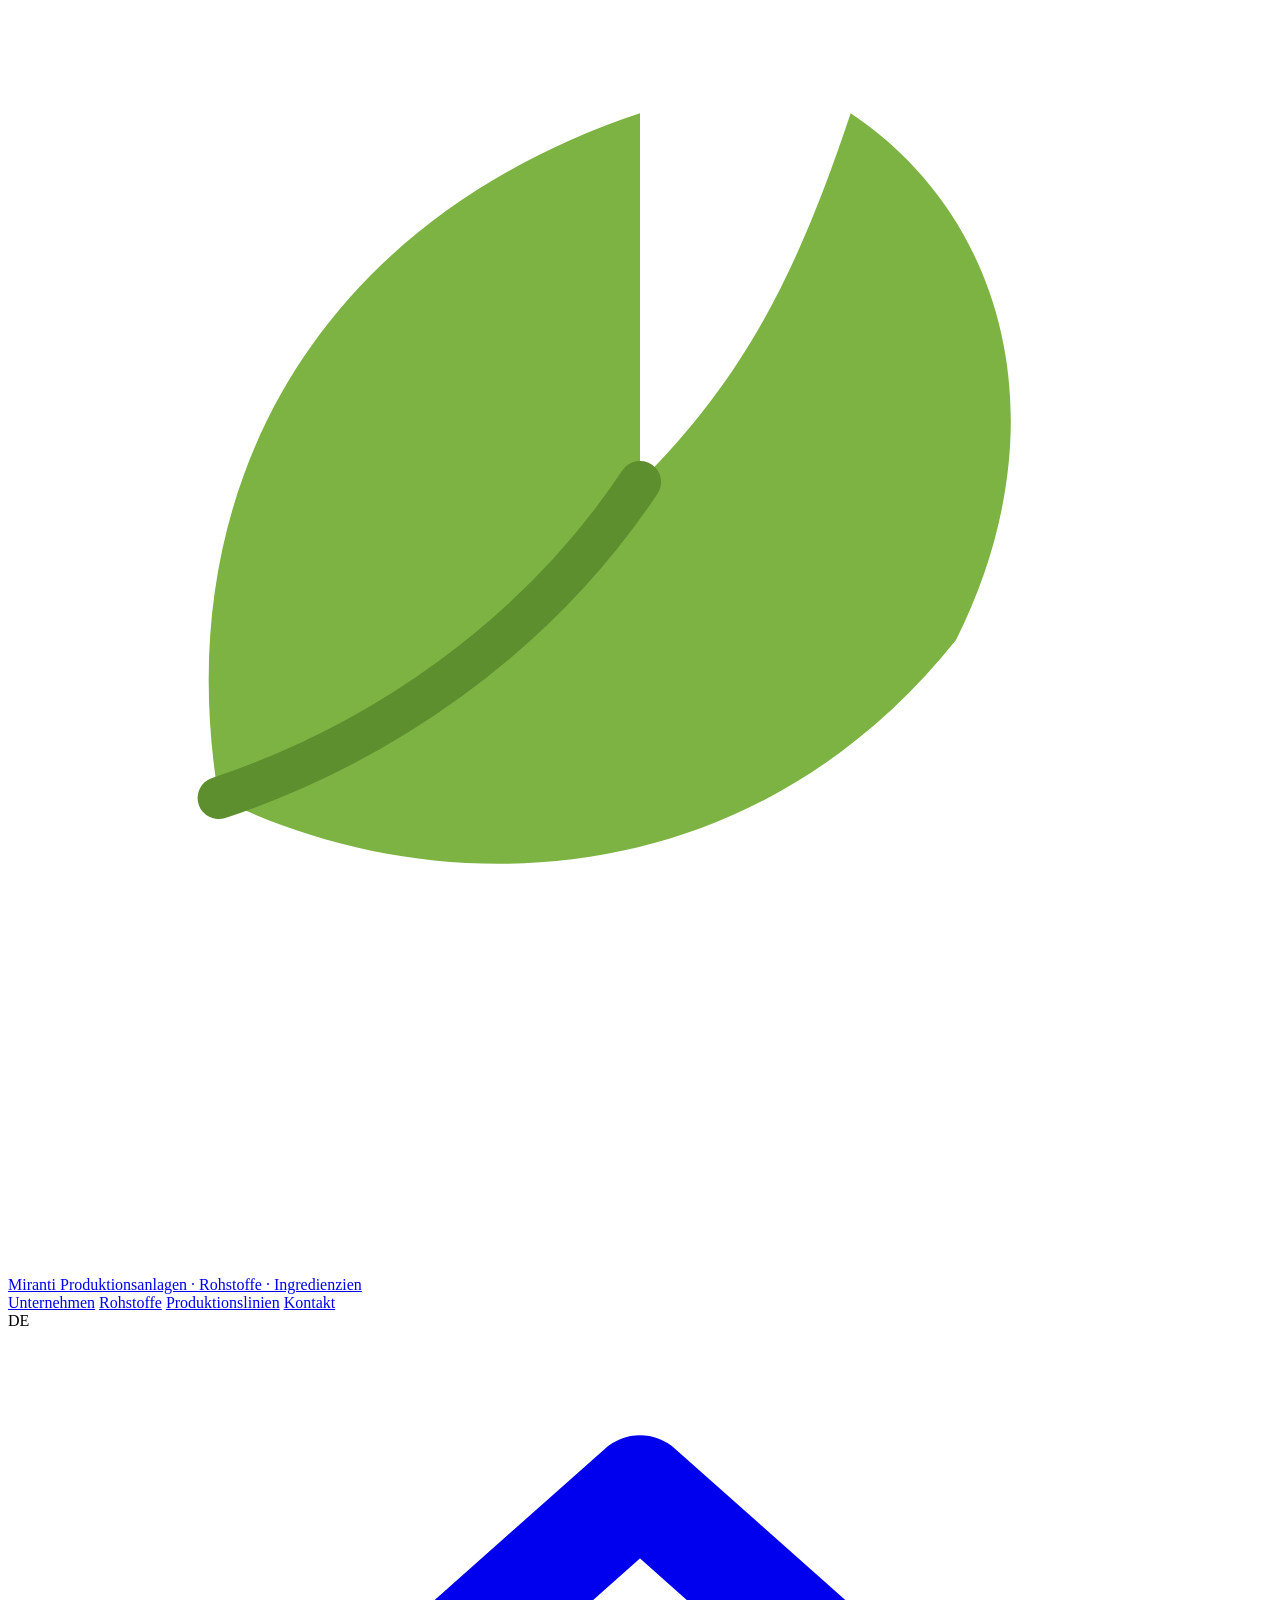
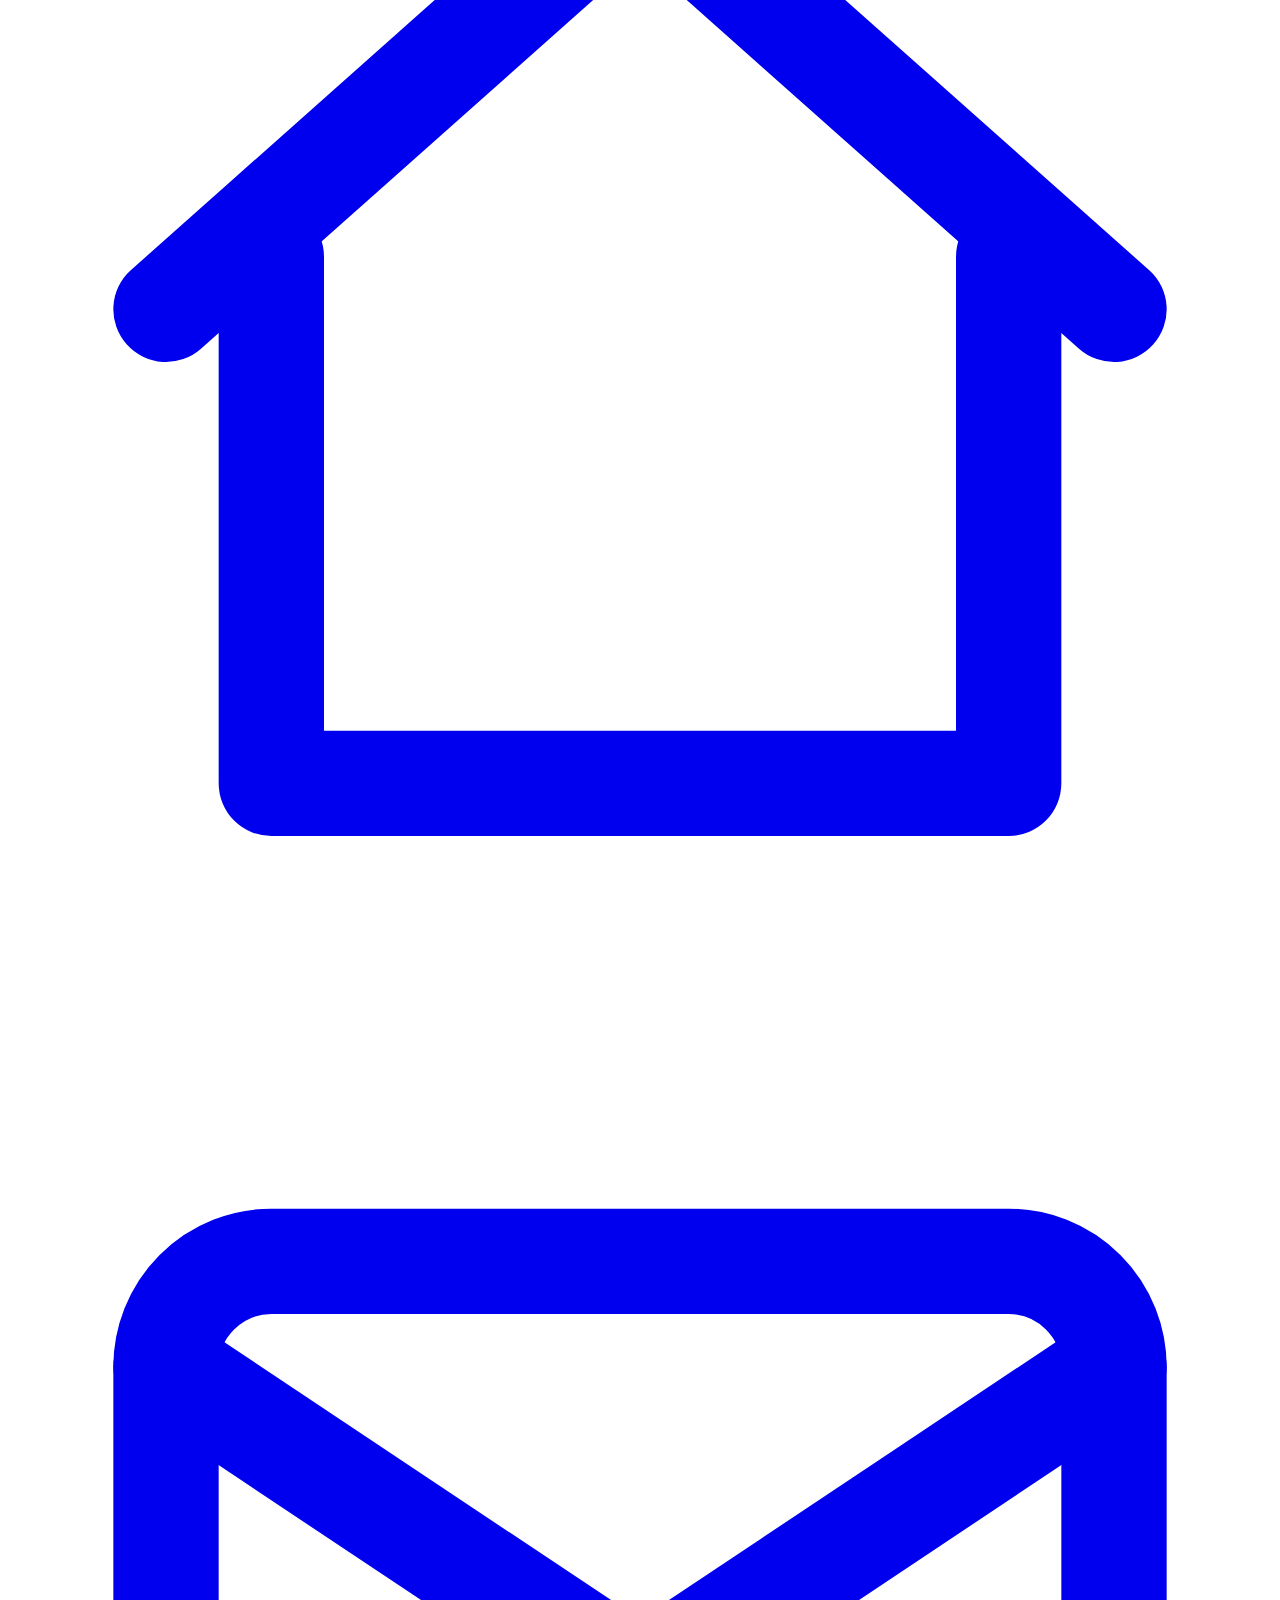
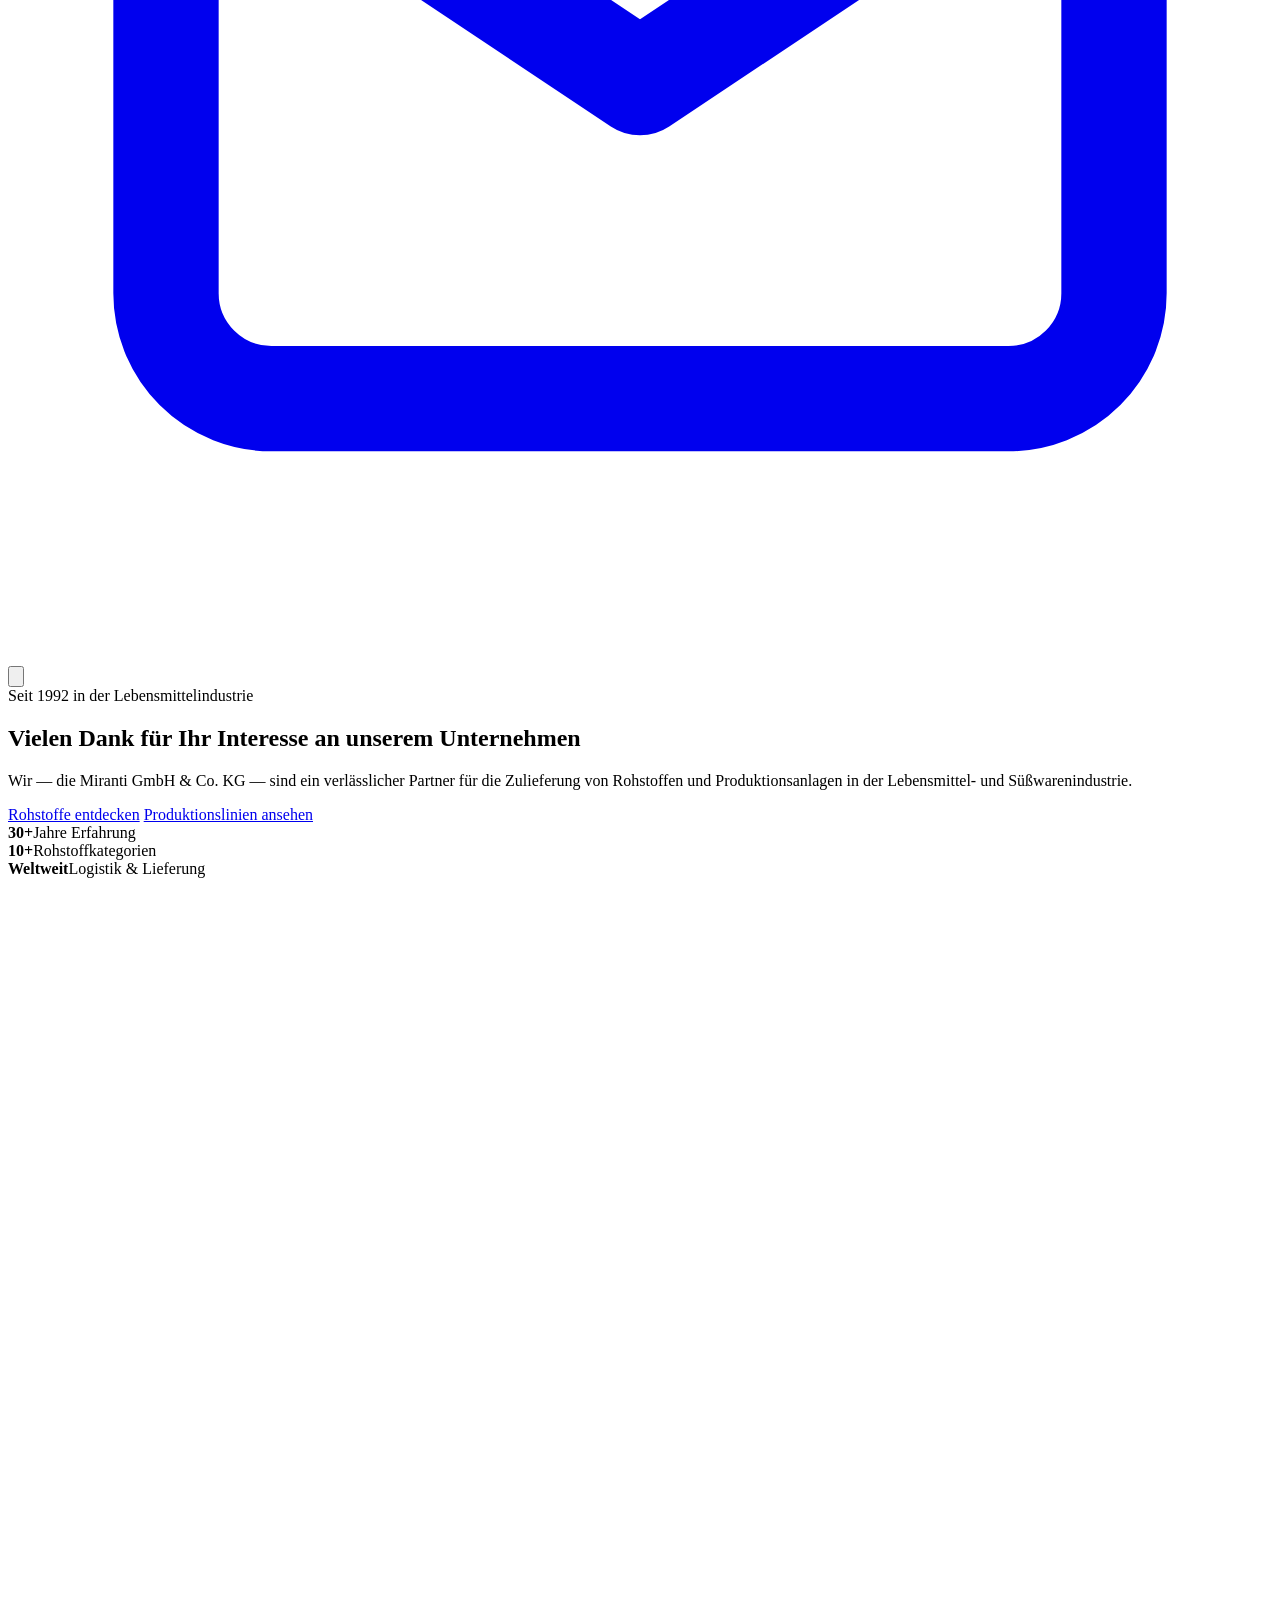
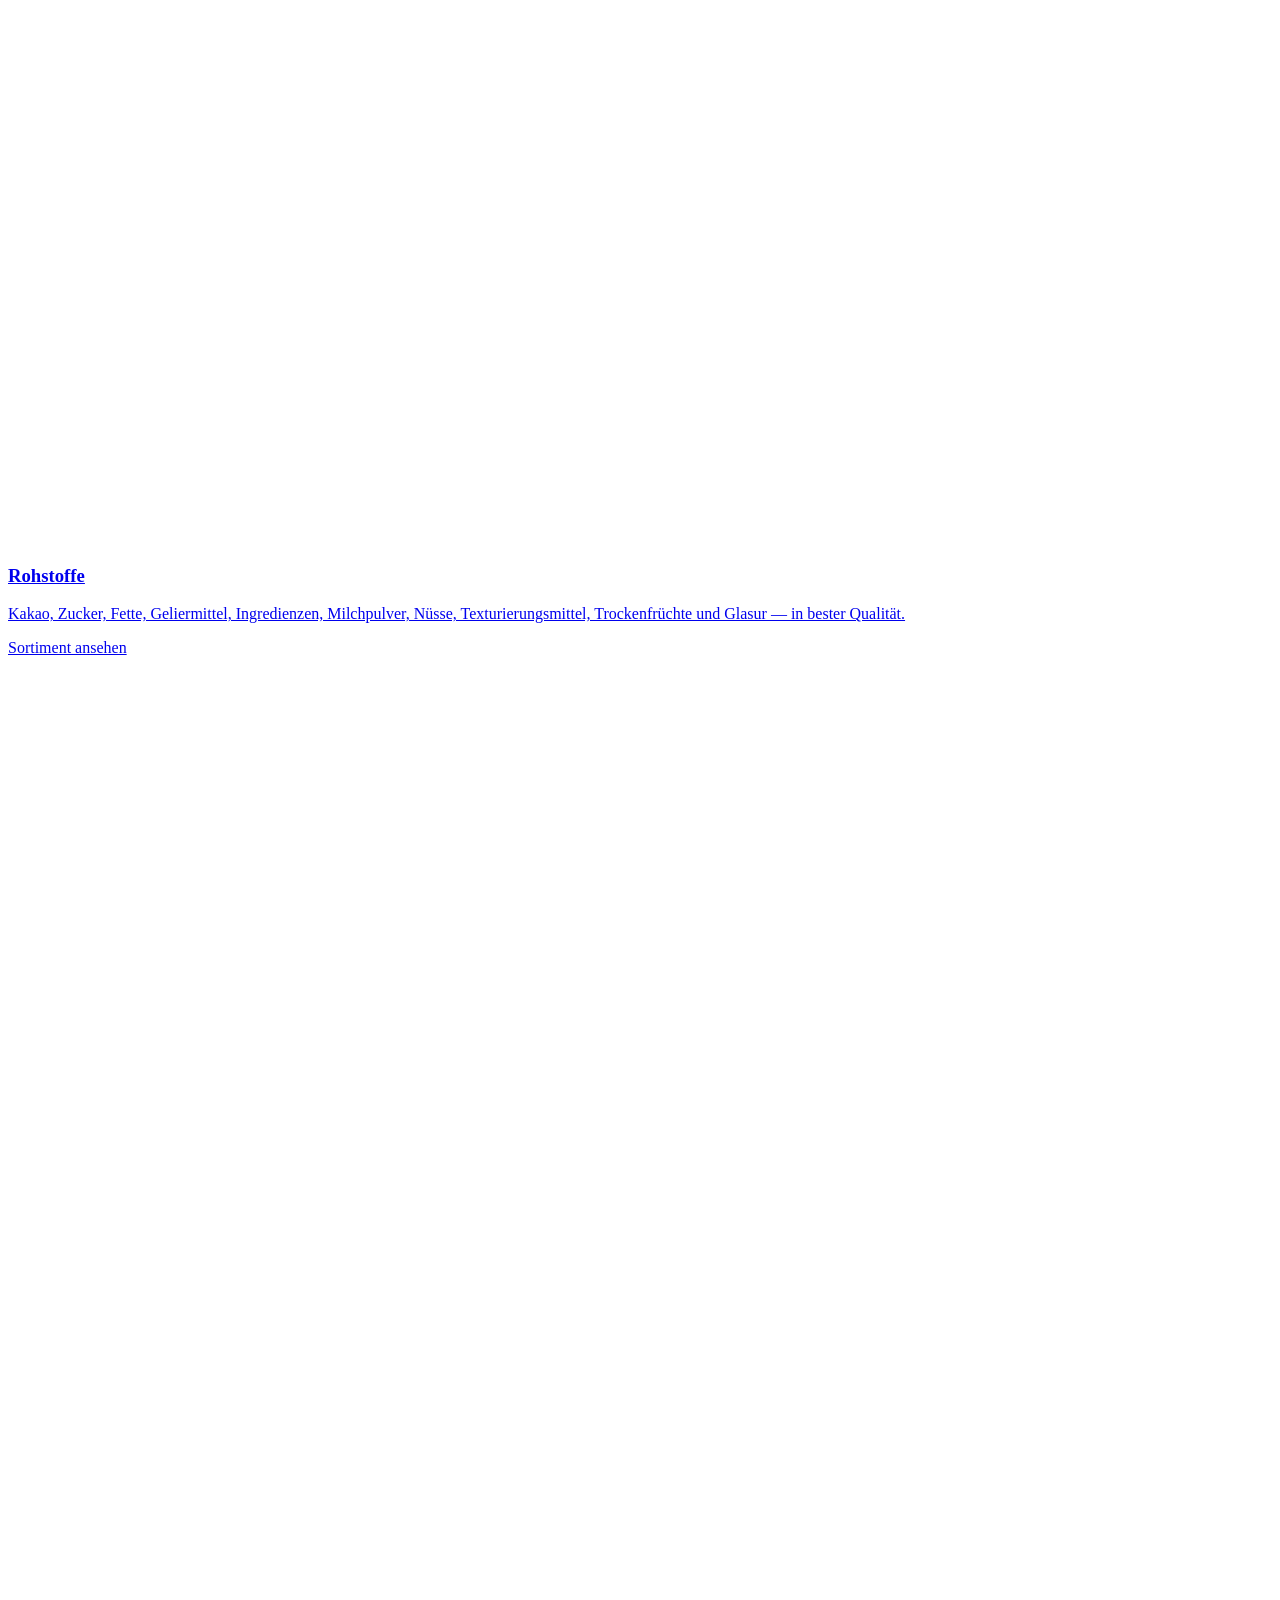
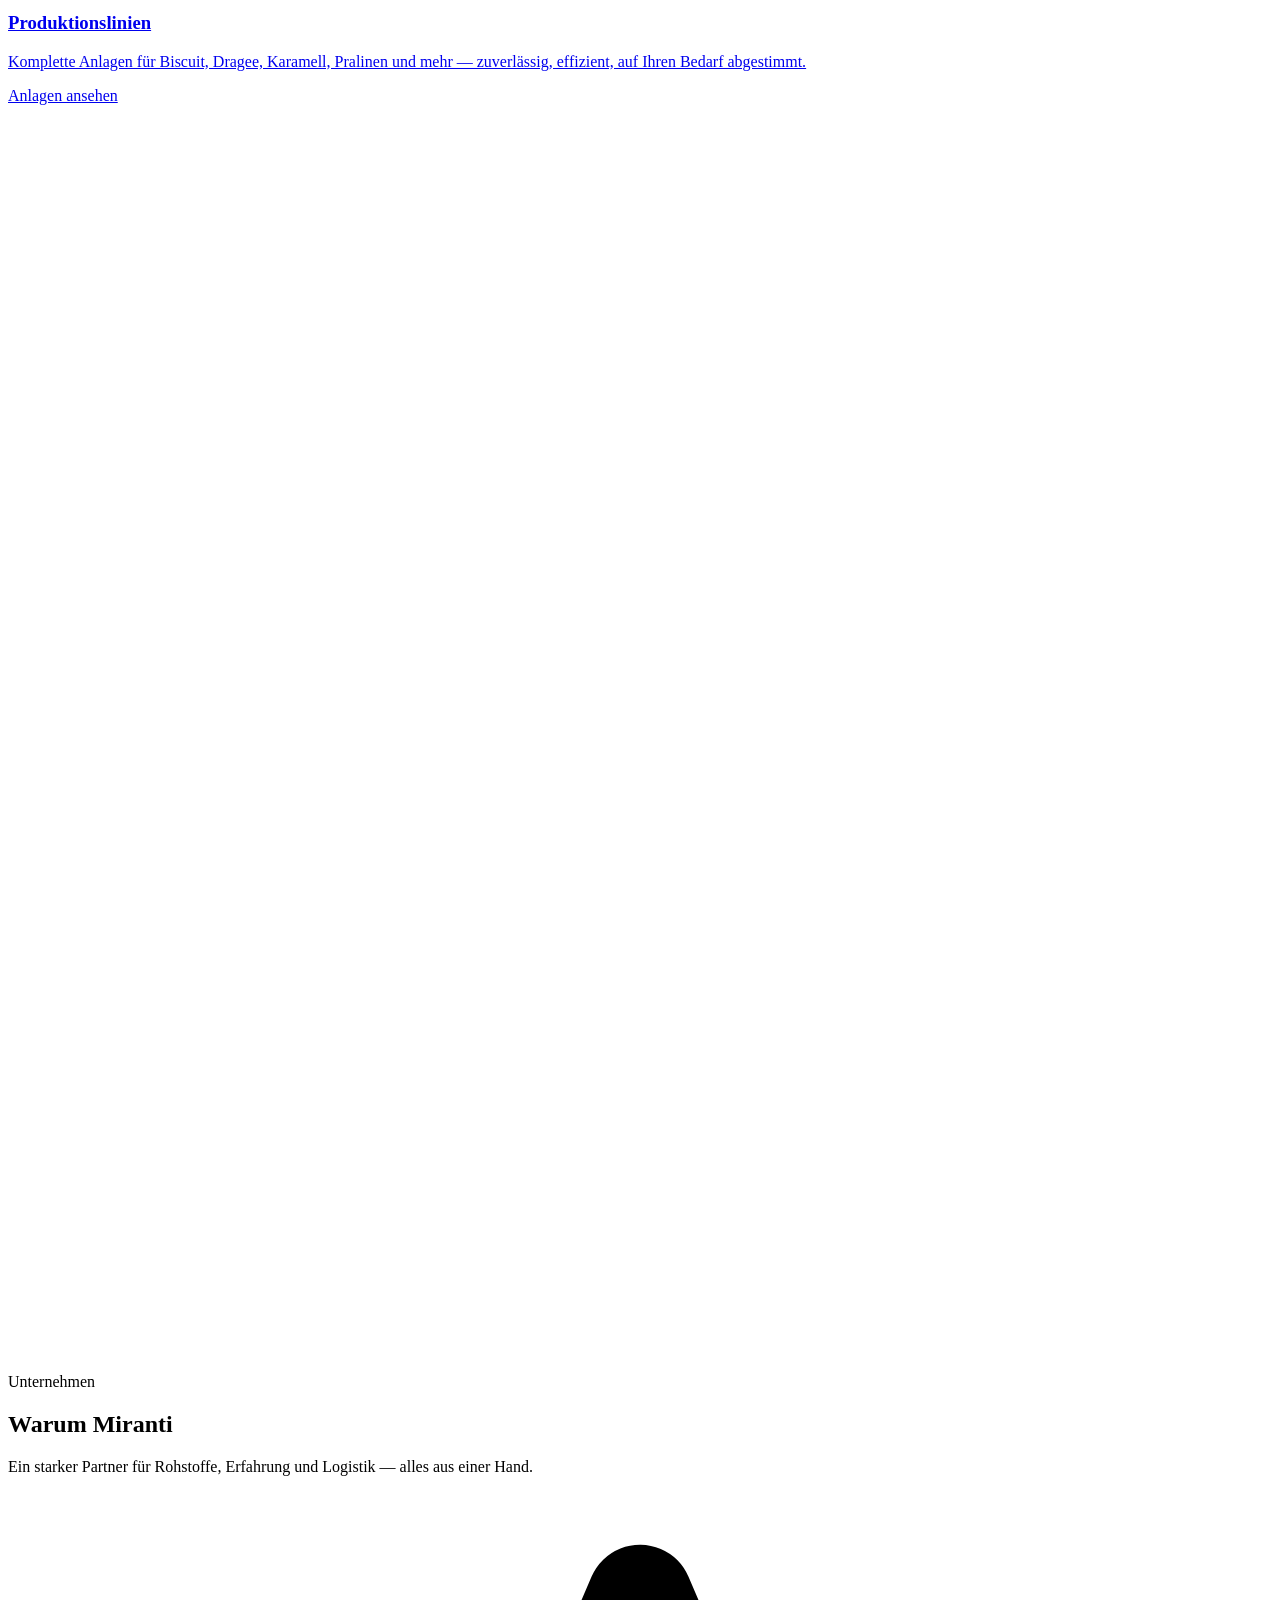
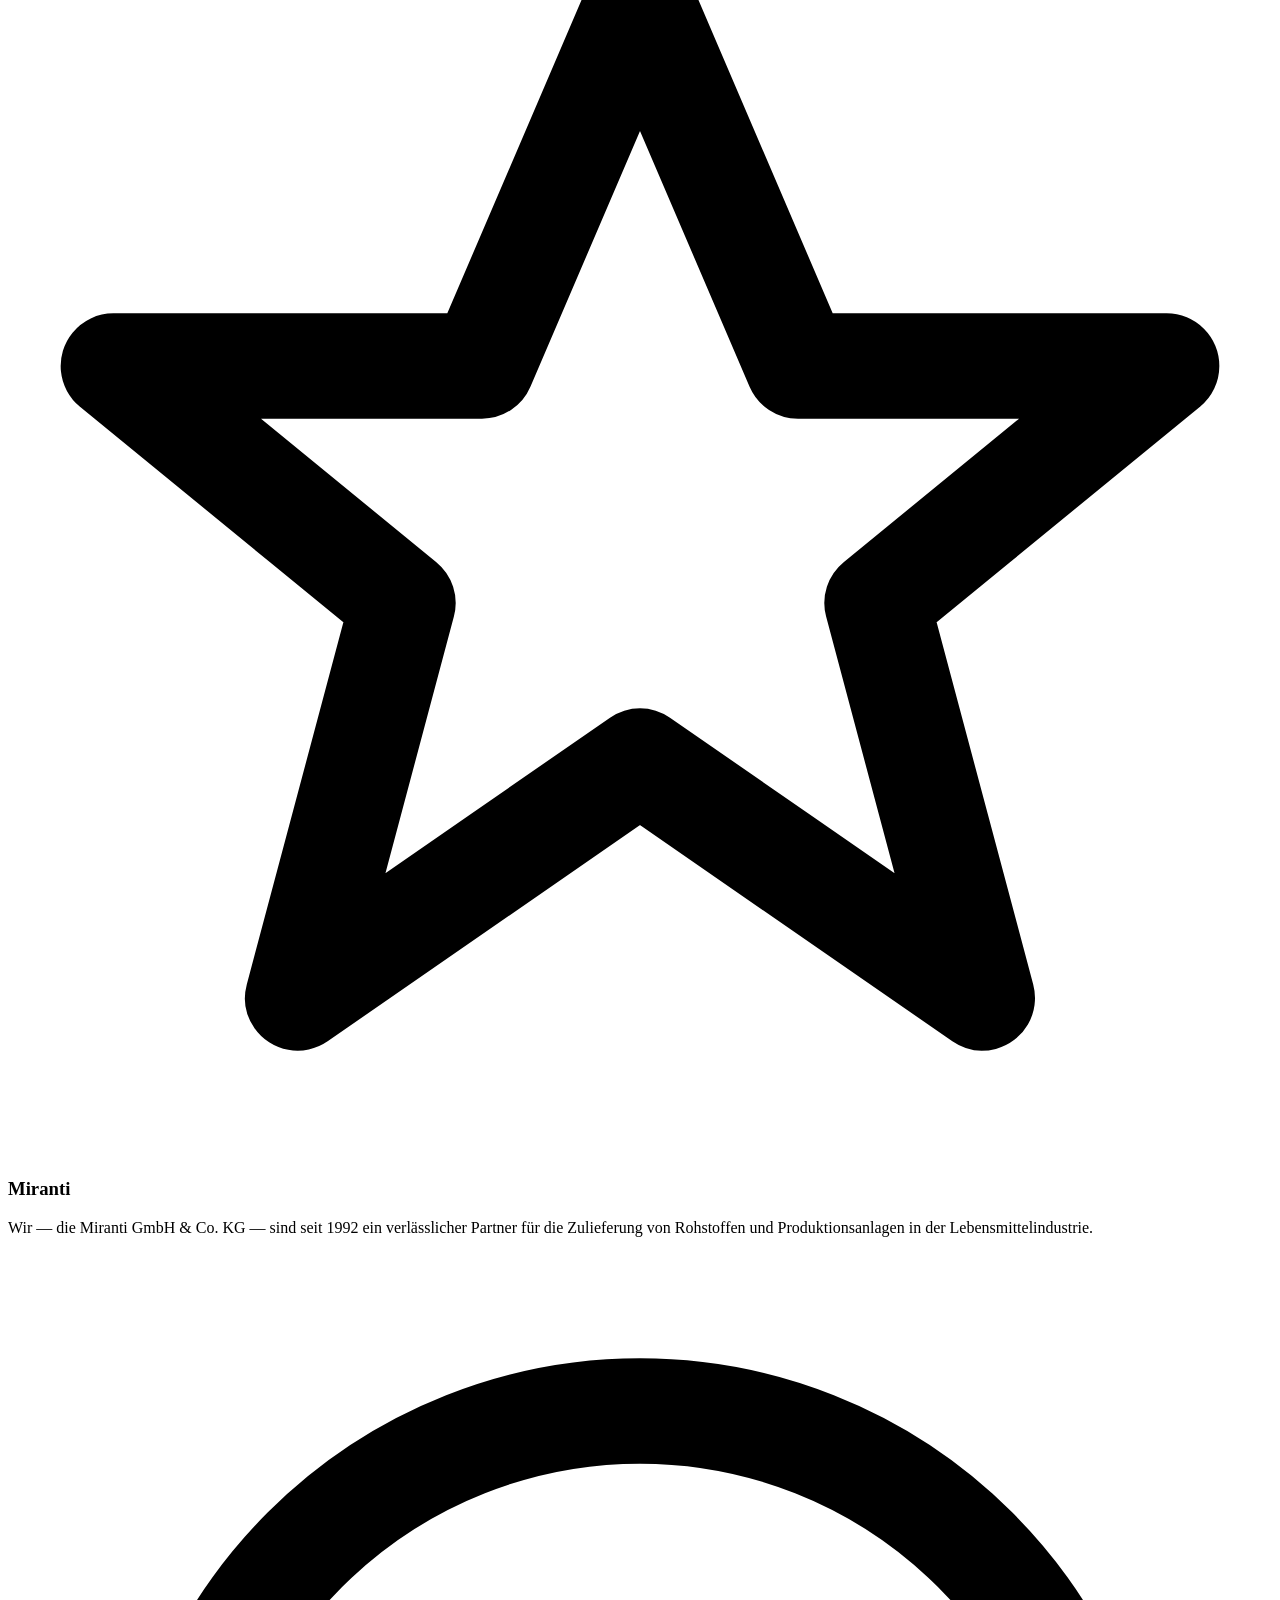
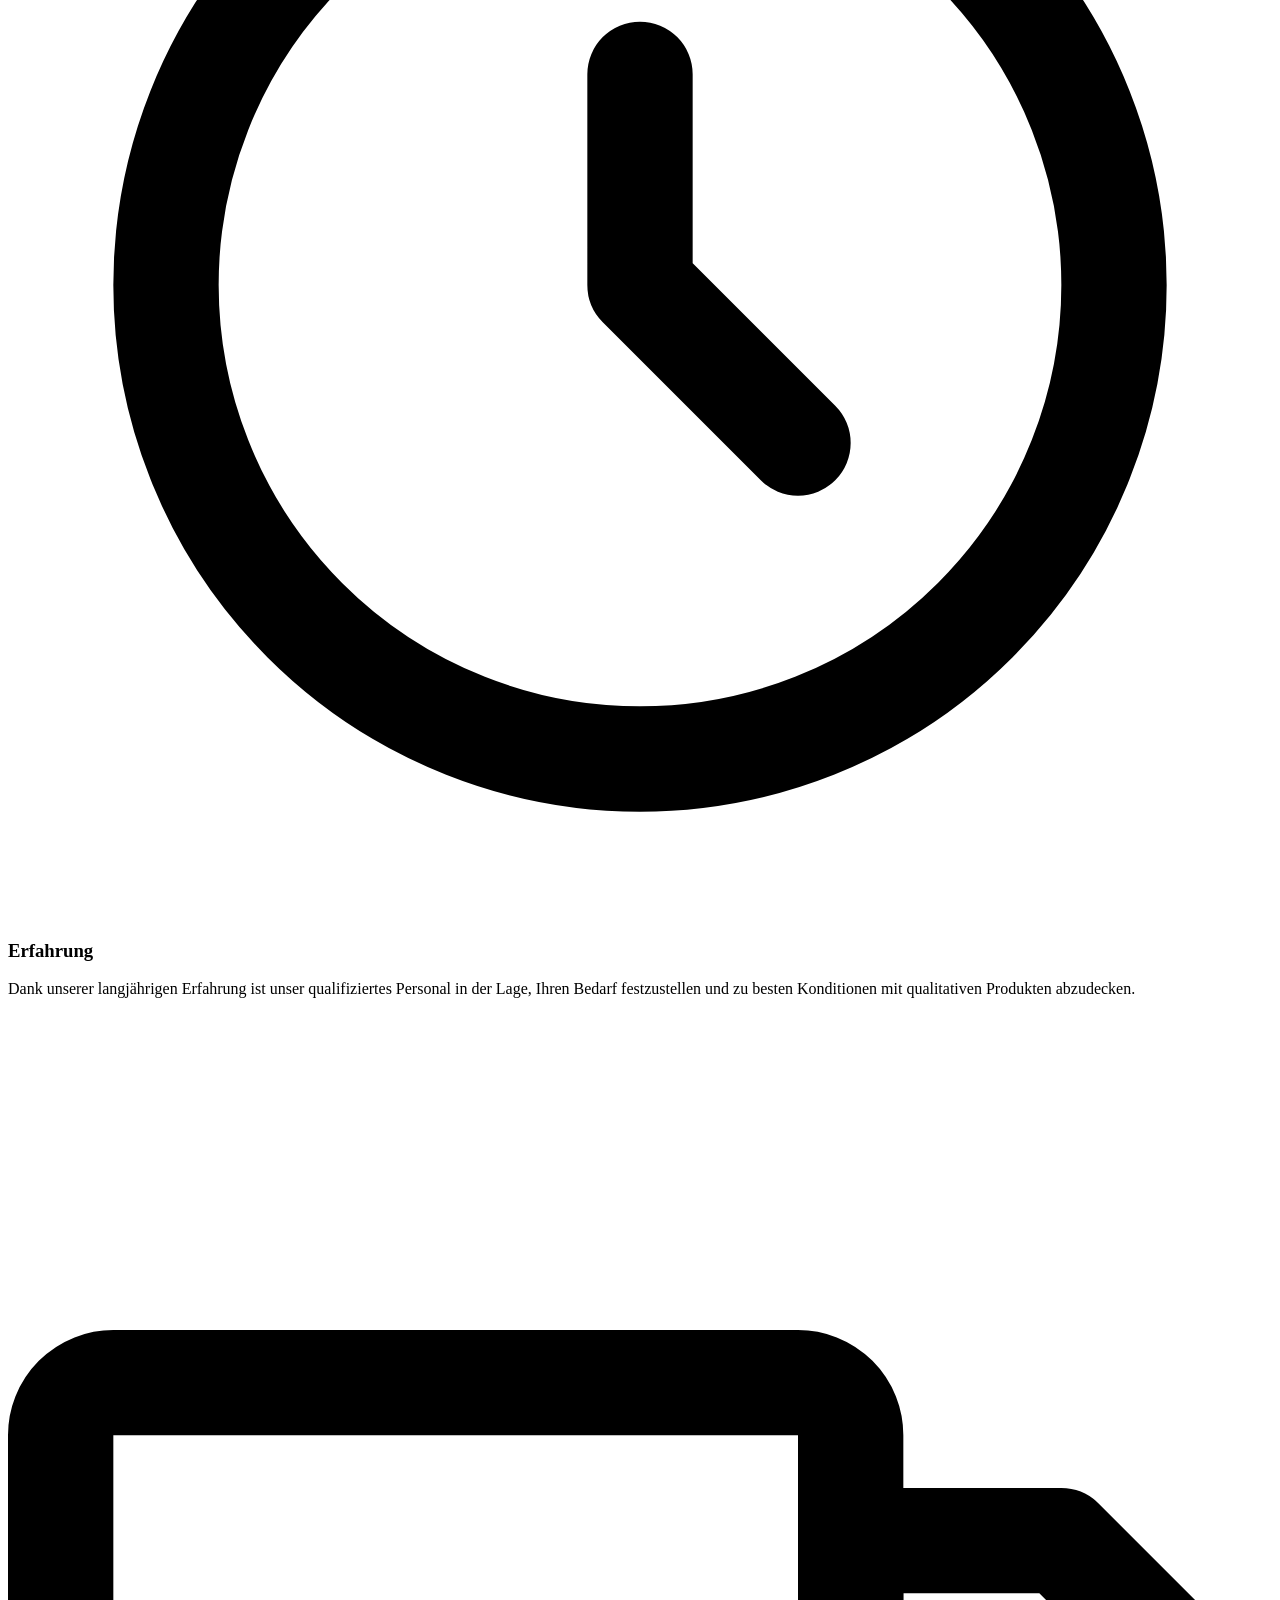
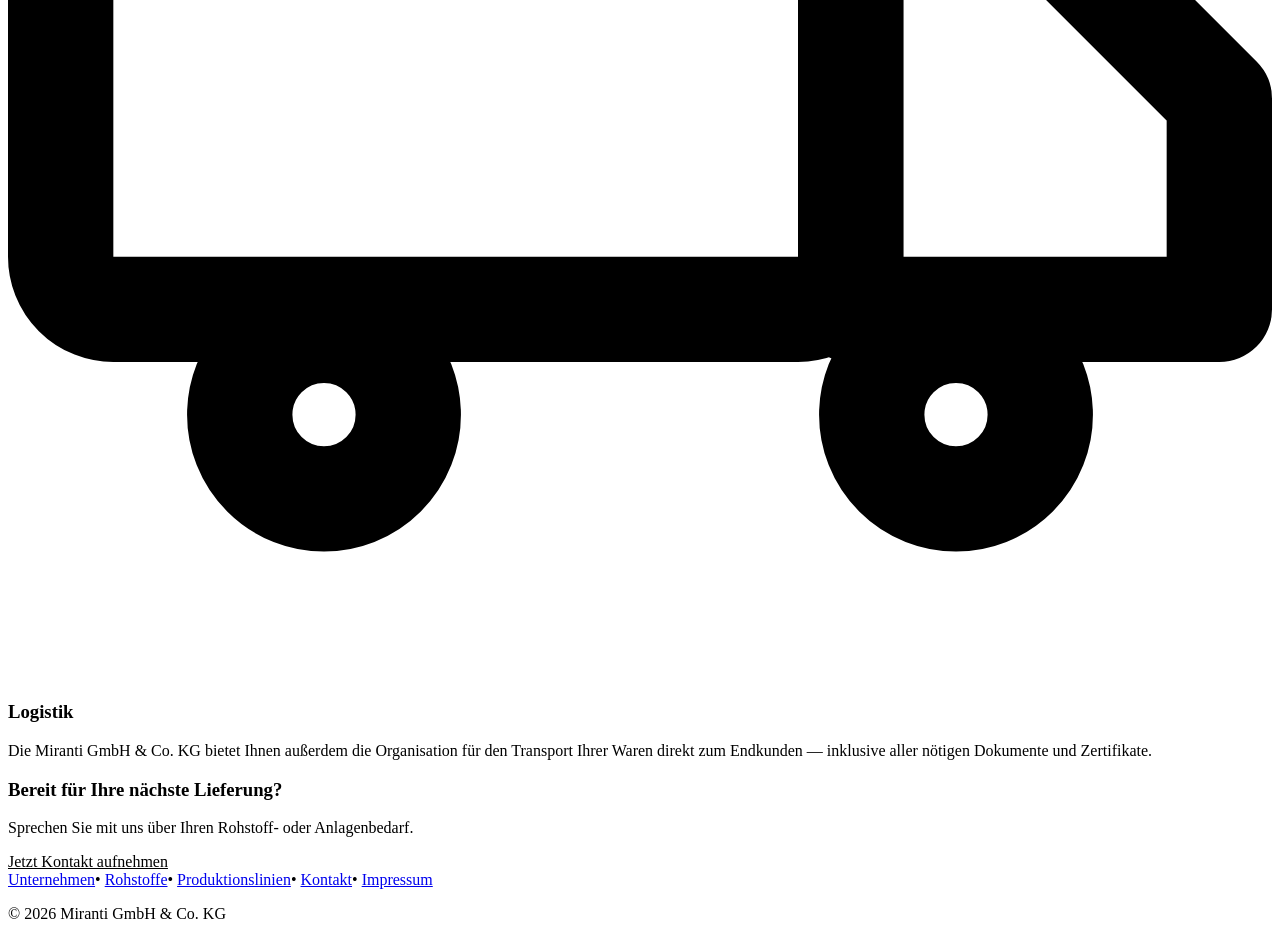
==== index.html @ 987bdaa0 "Add files via upload" ====
<!doctype html>
<html lang="de">
<head>
<meta charset="UTF-8">
<meta name="viewport" content="width=device-width, initial-scale=1.0">
<title>Miranti GmbH &amp; Co. KG — Rohstoffe &amp; Produktionsanlagen für die Süßwarenindustrie</title>
<meta name="description" content="Miranti GmbH &amp; Co. KG ist seit 1992 verlässlicher Partner für die Zulieferung von Rohstoffen und Produktionsanlagen in der Lebensmittelindustrie.">
<link rel="preconnect" href="https://fonts.googleapis.com">
<link rel="stylesheet" href="https://fonts.googleapis.com/css2?family=Fraunces:wght@500;600;700&family=Source+Sans+3:wght@400;600;700&display=swap">
<link rel="stylesheet" href="css/style.css">
</head>
<body>

<header class="site-header">
  <div class="header-inner">
    <a class="brand" href="index.html">
      <svg class="brand-mark" viewBox="0 0 48 48" fill="none" xmlns="http://www.w3.org/2000/svg">
        <path d="M24 4C12 8 6 18 8 30c8 4 20 4 28-6 4-8 2-16-4-20-2 6-4 10-8 14 0-6 0-10 0-14z" fill="#7cb342"/>
        <path d="M8 30c6-2 12-6 16-12" stroke="#5e8f2f" stroke-width="1.6" stroke-linecap="round"/>
      </svg>
      <span class="brand-text">
        <span class="name">Miranti</span>
        <span class="tagline">Produktionsanlagen · Rohstoffe · Ingredienzien</span>
      </span>
    </a>

    <nav class="main-nav">
      <a href="index.html" class="active">Unternehmen</a>
      <a href="rohstoffe.html">Rohstoffe</a>
      <a href="produktionslinien.html">Produktionslinien</a>
      <a href="kontakt.html">Kontakt</a>
    </nav>

    <div class="header-actions">
      <span class="lang-pill"><span class="dot"></span>DE</span>
      <a class="icon-btn" href="index.html" aria-label="Startseite" title="Startseite">
        <svg viewBox="0 0 24 24" fill="none" stroke="currentColor" stroke-width="2" stroke-linecap="round" stroke-linejoin="round"><path d="M3 11l9-8 9 8"/><path d="M5 10v10h14V10"/></svg>
      </a>
      <a class="icon-btn" href="kontakt.html" aria-label="Kontakt" title="Kontakt">
        <svg viewBox="0 0 24 24" fill="none" stroke="currentColor" stroke-width="2" stroke-linecap="round" stroke-linejoin="round"><rect x="3" y="5" width="18" height="14" rx="2"/><path d="M3 7l9 6 9-6"/></svg>
      </a>
      <button class="nav-toggle" aria-label="Menü öffnen">
        <svg viewBox="0 0 24 24" fill="none" stroke="currentColor" stroke-width="2" stroke-linecap="round"><path d="M4 7h16M4 12h16M4 17h16"/></svg>
      </button>
    </div>
  </div>
</header>

<section class="hero">
  <div class="blob blob-1"></div>
  <div class="blob blob-2"></div>
  <div class="wrap hero-inner">
    <div>
      <span class="eyebrow">Seit 1992 in der Lebensmittelindustrie</span>
      <h1>Vielen Dank für Ihr Interesse an unserem Unternehmen</h1>
      <p class="lead">Wir — die Miranti GmbH &amp; Co. KG — sind ein verlässlicher Partner für die Zulieferung von Rohstoffen und Produktionsanlagen in der Lebensmittel- und Süßwarenindustrie.</p>
      <div class="hero-actions">
        <a class="btn btn-primary" href="rohstoffe.html">Rohstoffe entdecken</a>
        <a class="btn btn-ghost" href="produktionslinien.html">Produktionslinien ansehen</a>
      </div>
    </div>
    <div class="hero-stats">
      <div class="stat"><strong>30+</strong><span>Jahre Erfahrung</span></div>
      <div class="stat"><strong>10+</strong><span>Rohstoff­kategorien</span></div>
      <div class="stat"><strong>Weltweit</strong><span>Logistik &amp; Lieferung</span></div>
    </div>
  </div>
</section>

<section class="section">
  <div class="wrap">
    <div class="split-grid">
      <a class="promo-card promo-rohstoffe" href="rohstoffe.html">
        <svg class="promo-icon" viewBox="0 0 24 24" fill="none" stroke="#fff" stroke-width="1.6" stroke-linecap="round" stroke-linejoin="round"><path d="M12 2v6M8 6l4-4 4 4"/><circle cx="12" cy="15" r="7"/></svg>
        <h3>Rohstoffe</h3>
        <p>Kakao, Zucker, Fette, Geliermittel, Ingredienzen, Milchpulver, Nüsse, Texturierungsmittel, Trockenfrüchte und Glasur — in bester Qualität.</p>
        <span class="arrow-link">Sortiment ansehen
          <svg viewBox="0 0 24 24" fill="none" stroke="#fff" stroke-width="2" stroke-linecap="round" stroke-linejoin="round"><path d="M5 12h14M13 6l6 6-6 6"/></svg>
        </span>
      </a>
      <a class="promo-card promo-produktion" href="produktionslinien.html">
        <svg class="promo-icon" viewBox="0 0 24 24" fill="none" stroke="#fff" stroke-width="1.6" stroke-linecap="round" stroke-linejoin="round"><rect x="3" y="9" width="18" height="10" rx="2"/><path d="M7 9V6a2 2 0 0 1 2-2h6a2 2 0 0 1 2 2v3"/></svg>
        <h3>Produktionslinien</h3>
        <p>Komplette Anlagen für Biscuit, Dragee, Karamell, Pralinen und mehr — zuverlässig, effizient, auf Ihren Bedarf abgestimmt.</p>
        <span class="arrow-link">Anlagen ansehen
          <svg viewBox="0 0 24 24" fill="none" stroke="#fff" stroke-width="2" stroke-linecap="round" stroke-linejoin="round"><path d="M5 12h14M13 6l6 6-6 6"/></svg>
        </span>
      </a>
    </div>
  </div>
</section>

<section class="section bg-alt">
  <div class="wrap">
    <div class="section-head">
      <span class="eyebrow">Unternehmen</span>
      <h2>Warum Miranti</h2>
      <p>Ein starker Partner für Rohstoffe, Erfahrung und Logistik — alles aus einer Hand.</p>
    </div>
    <div class="card-grid">
      <article class="value-card">
        <div class="value-icon">
          <svg viewBox="0 0 24 24" fill="none" stroke="currentColor" stroke-width="2" stroke-linecap="round" stroke-linejoin="round"><path d="M12 2l3 7h7l-5.5 4.5L18.5 21 12 16.5 5.5 21l2-7.5L2 9h7z"/></svg>
        </div>
        <h3>Miranti</h3>
        <p>Wir — die Miranti GmbH &amp; Co. KG — sind seit 1992 ein verlässlicher Partner für die Zulieferung von Rohstoffen und Produktionsanlagen in der Lebensmittelindustrie.</p>
      </article>
      <article class="value-card">
        <div class="value-icon">
          <svg viewBox="0 0 24 24" fill="none" stroke="currentColor" stroke-width="2" stroke-linecap="round" stroke-linejoin="round"><path d="M12 8v4l3 3"/><circle cx="12" cy="12" r="9"/></svg>
        </div>
        <h3>Erfahrung</h3>
        <p>Dank unserer langjährigen Erfahrung ist unser qualifiziertes Personal in der Lage, Ihren Bedarf festzustellen und zu besten Konditionen mit qualitativen Produkten abzudecken.</p>
      </article>
      <article class="value-card">
        <div class="value-icon">
          <svg viewBox="0 0 24 24" fill="none" stroke="currentColor" stroke-width="2" stroke-linecap="round" stroke-linejoin="round"><rect x="1" y="7" width="15" height="10" rx="1"/><path d="M16 10h4l3 3v4h-7z"/><circle cx="6" cy="19" r="1.6"/><circle cx="18" cy="19" r="1.6"/></svg>
        </div>
        <h3>Logistik</h3>
        <p>Die Miranti GmbH &amp; Co. KG bietet Ihnen außerdem die Organisation für den Transport Ihrer Waren direkt zum Endkunden — inklusive aller nötigen Dokumente und Zertifikate.</p>
      </article>
    </div>
  </div>
</section>

<section class="section">
  <div class="wrap">
    <div class="cta-banner">
      <div>
        <h3>Bereit für Ihre nächste Lieferung?</h3>
        <p>Sprechen Sie mit uns über Ihren Rohstoff- oder Anlagenbedarf.</p>
      </div>
      <a class="btn btn-primary" href="kontakt.html" style="background:#fff;color:var(--color-wine)">Jetzt Kontakt aufnehmen</a>
    </div>
  </div>
</section>

<footer class="site-footer">
  <div class="wrap footer-inner">
    <a href="index.html">Unternehmen</a><span class="sep">•</span>
    <a href="rohstoffe.html">Rohstoffe</a><span class="sep">•</span>
    <a href="produktionslinien.html">Produktionslinien</a><span class="sep">•</span>
    <a href="kontakt.html">Kontakt</a><span class="sep">•</span>
    <a href="impressum.html">Impressum</a>
  </div>
  <p class="footer-bottom">© 2026 Miranti GmbH &amp; Co. KG</p>
</footer>

<script src="js/main.js"></script>
</body>
</html>
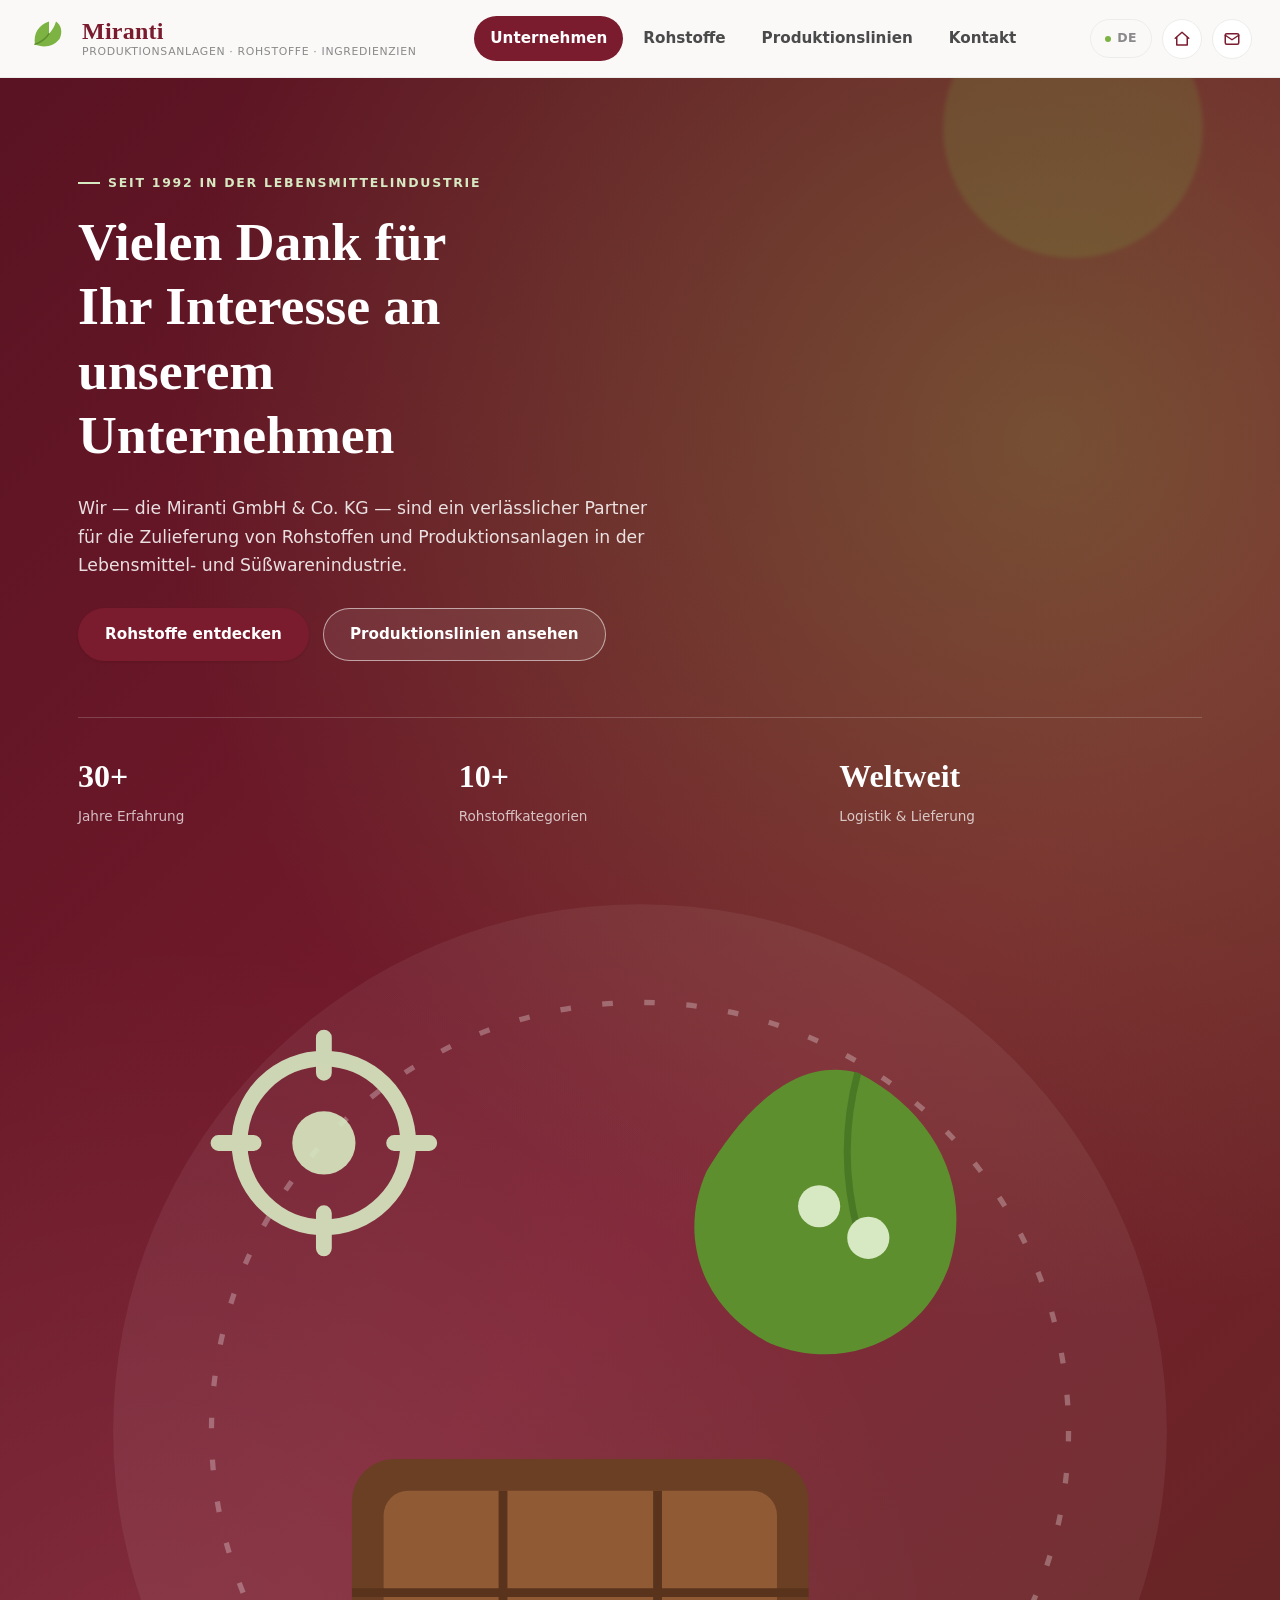
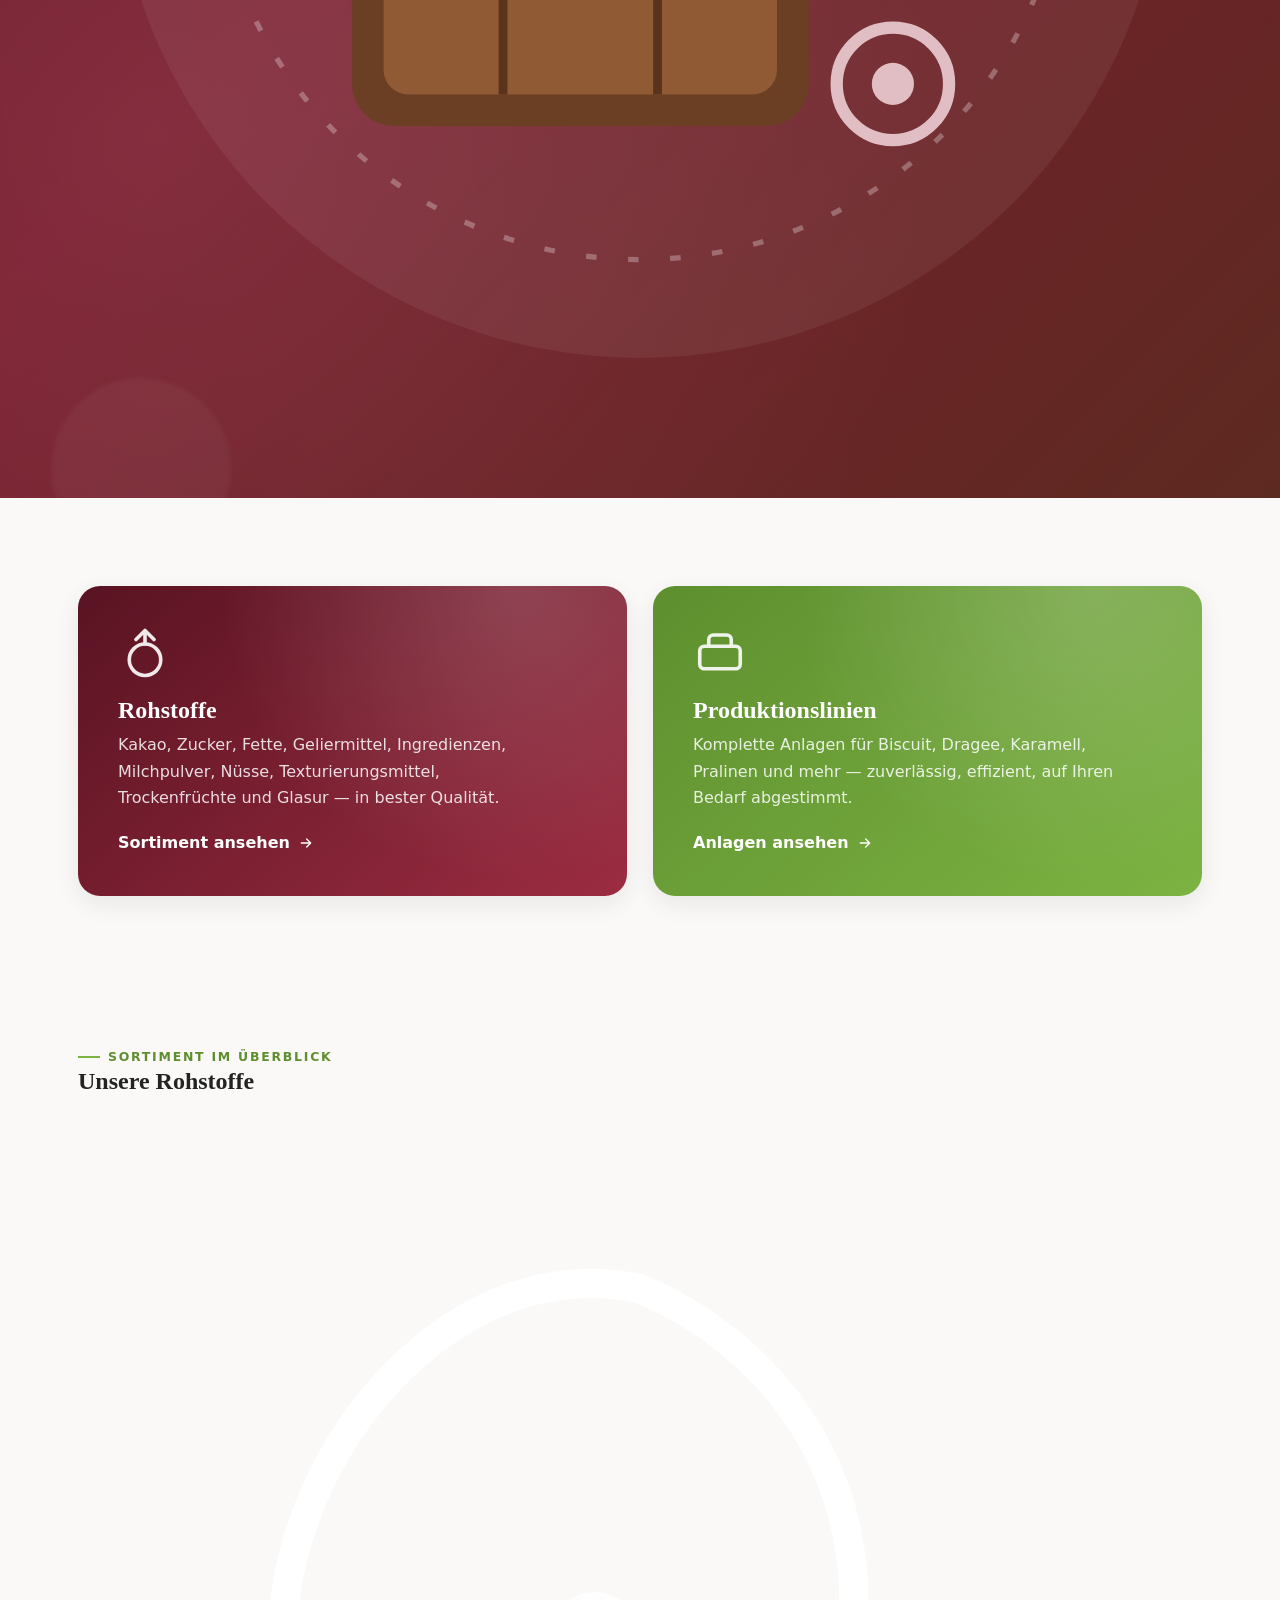
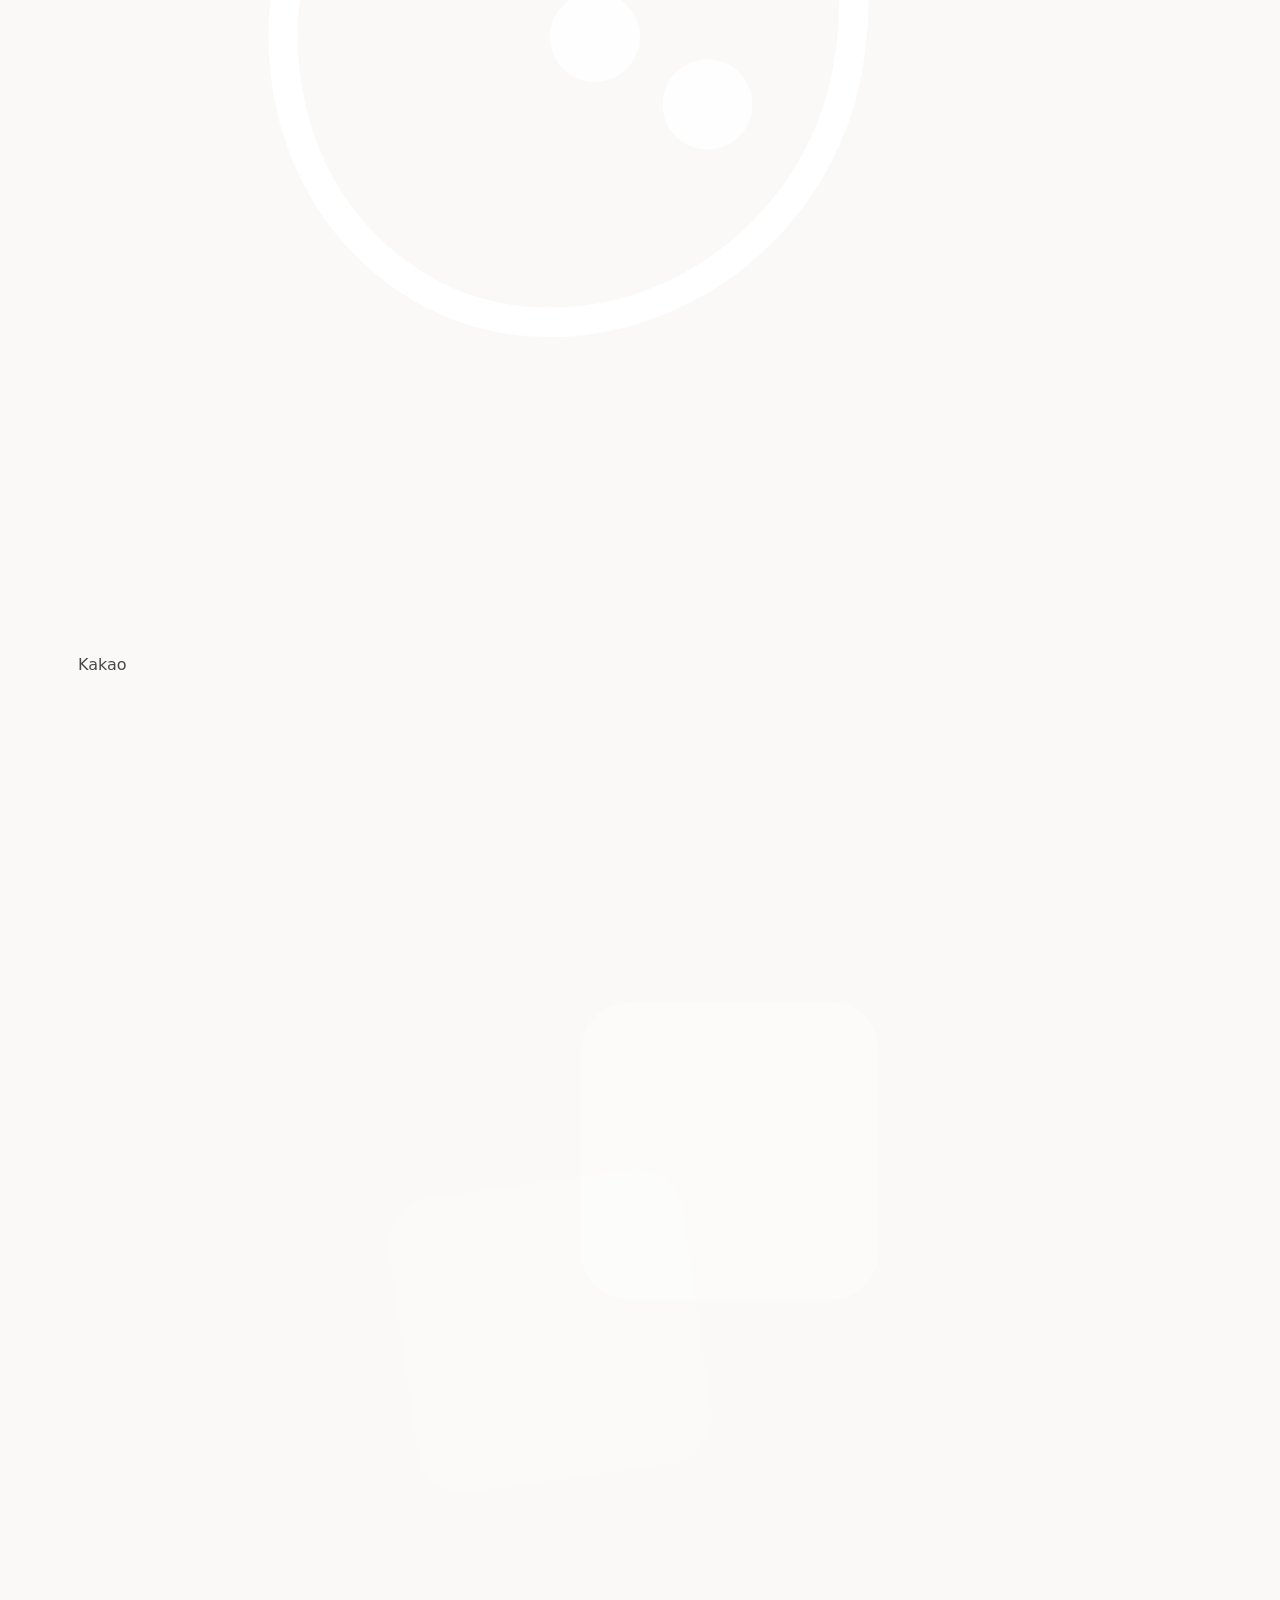
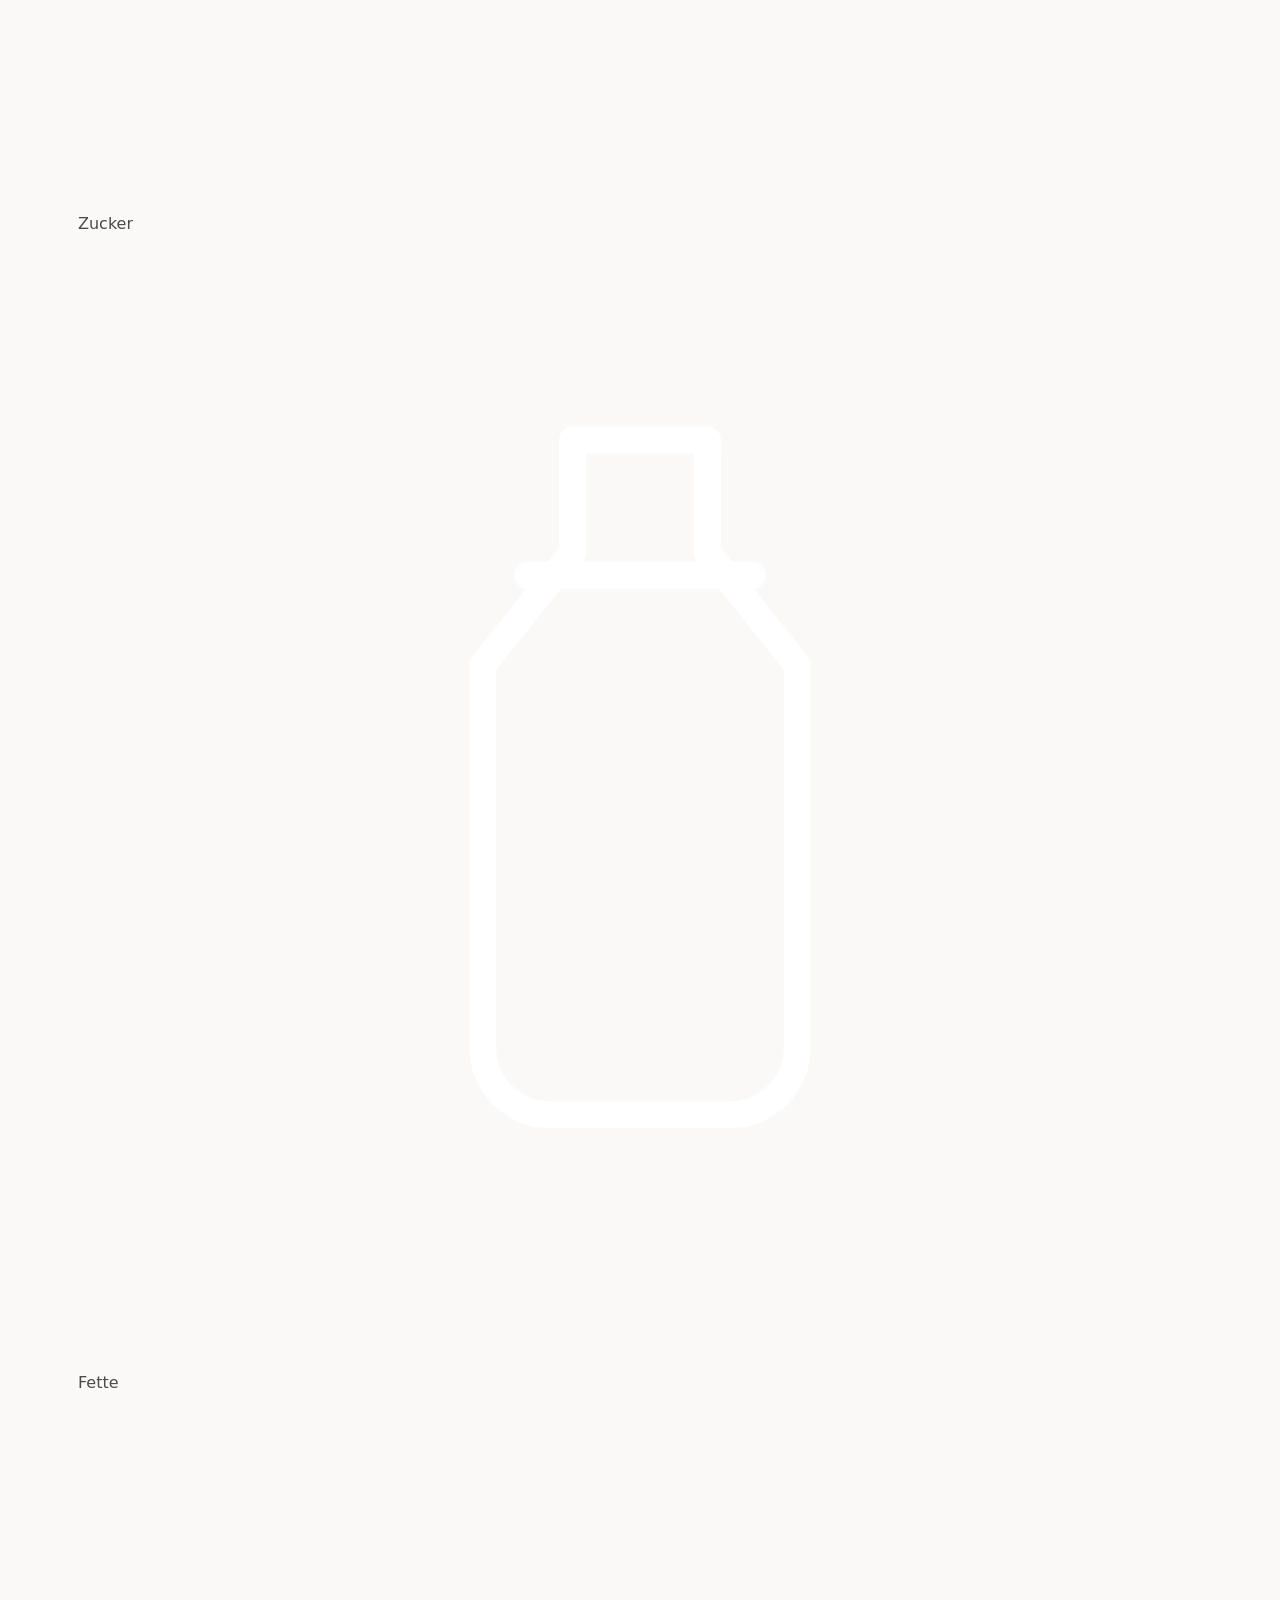
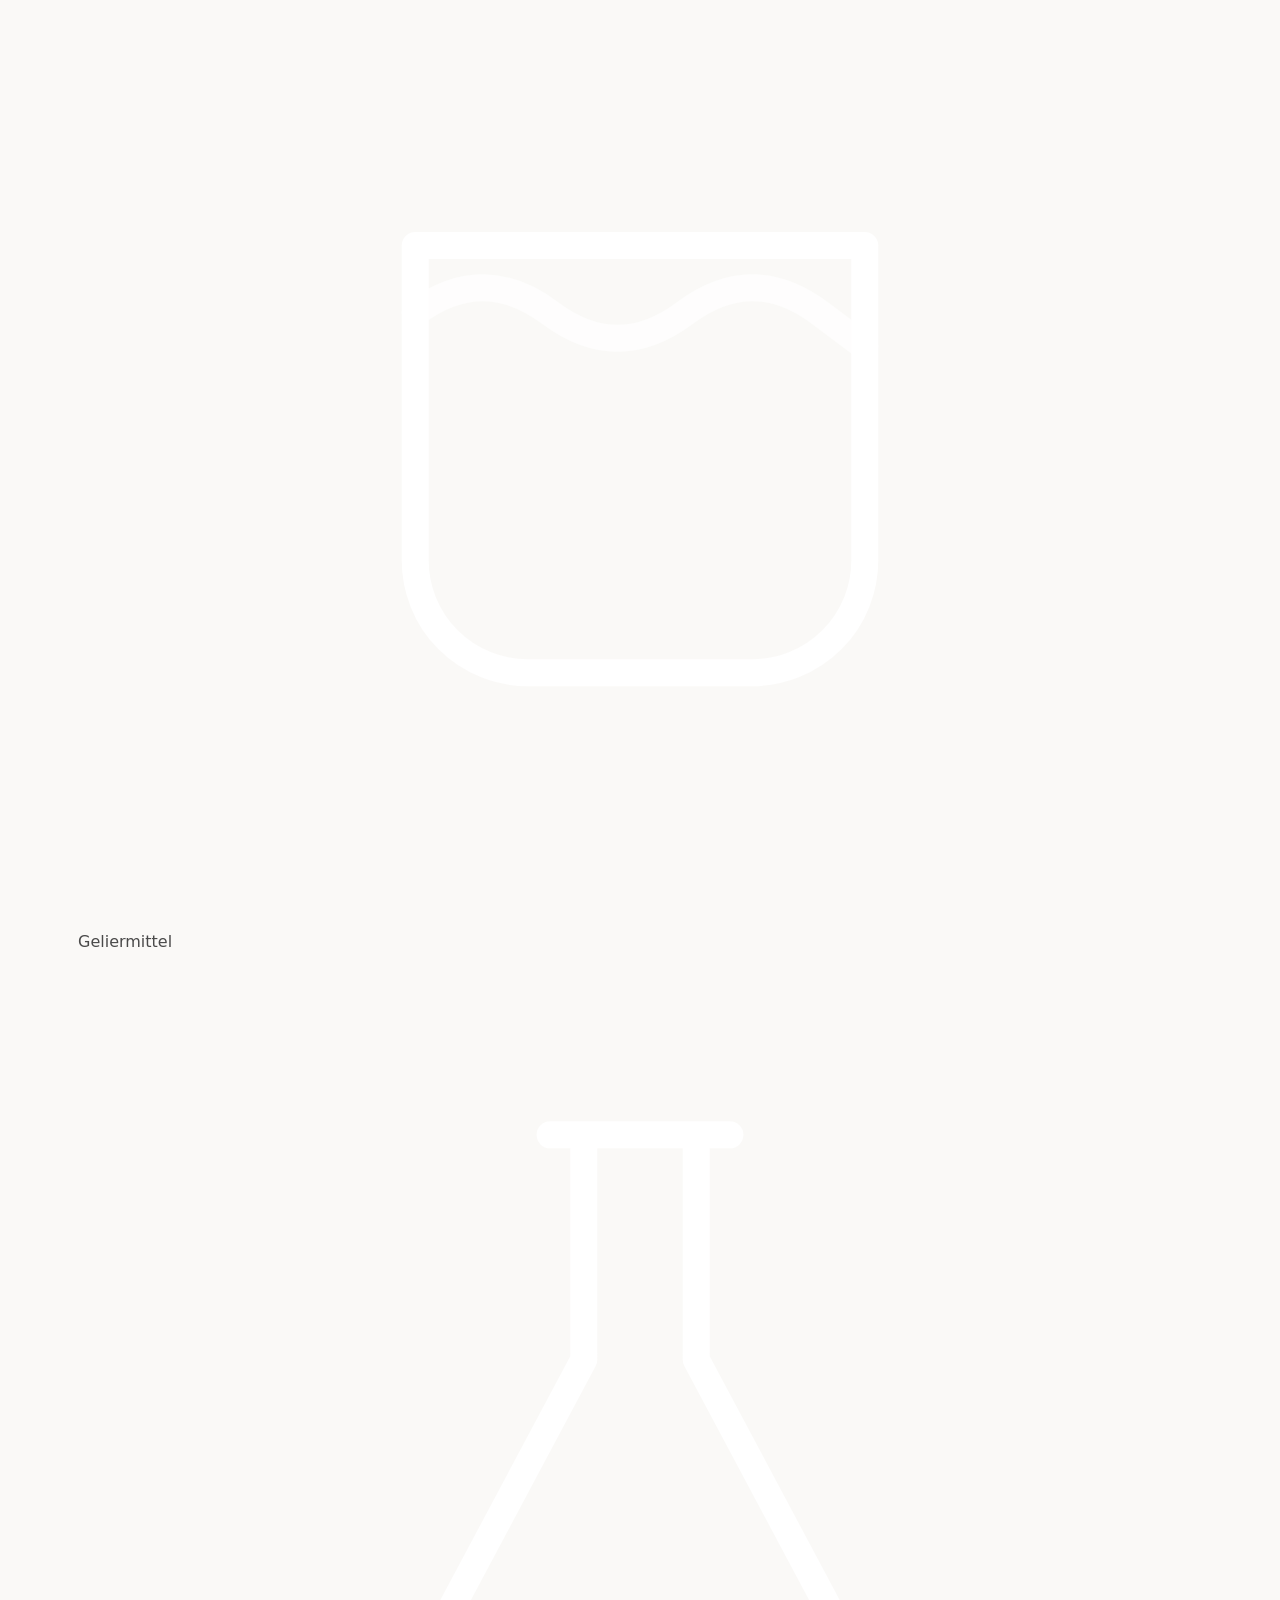
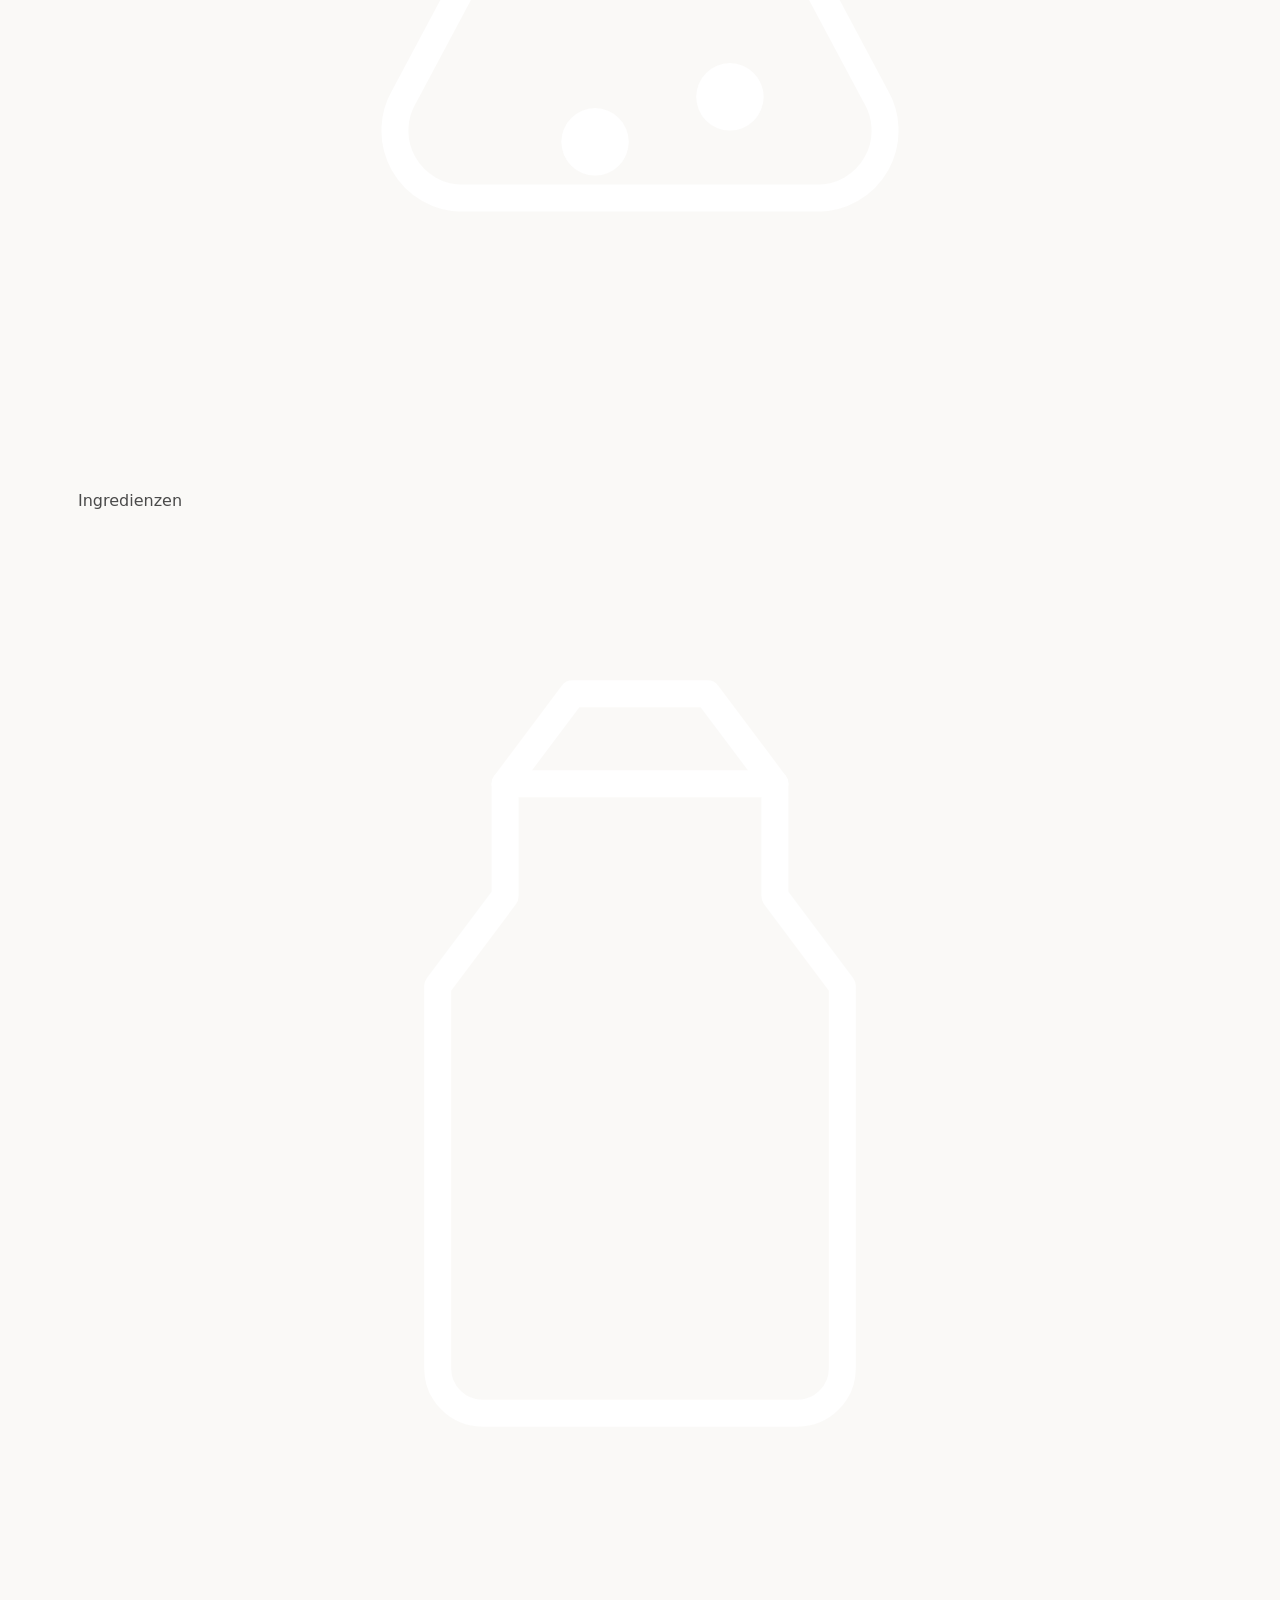
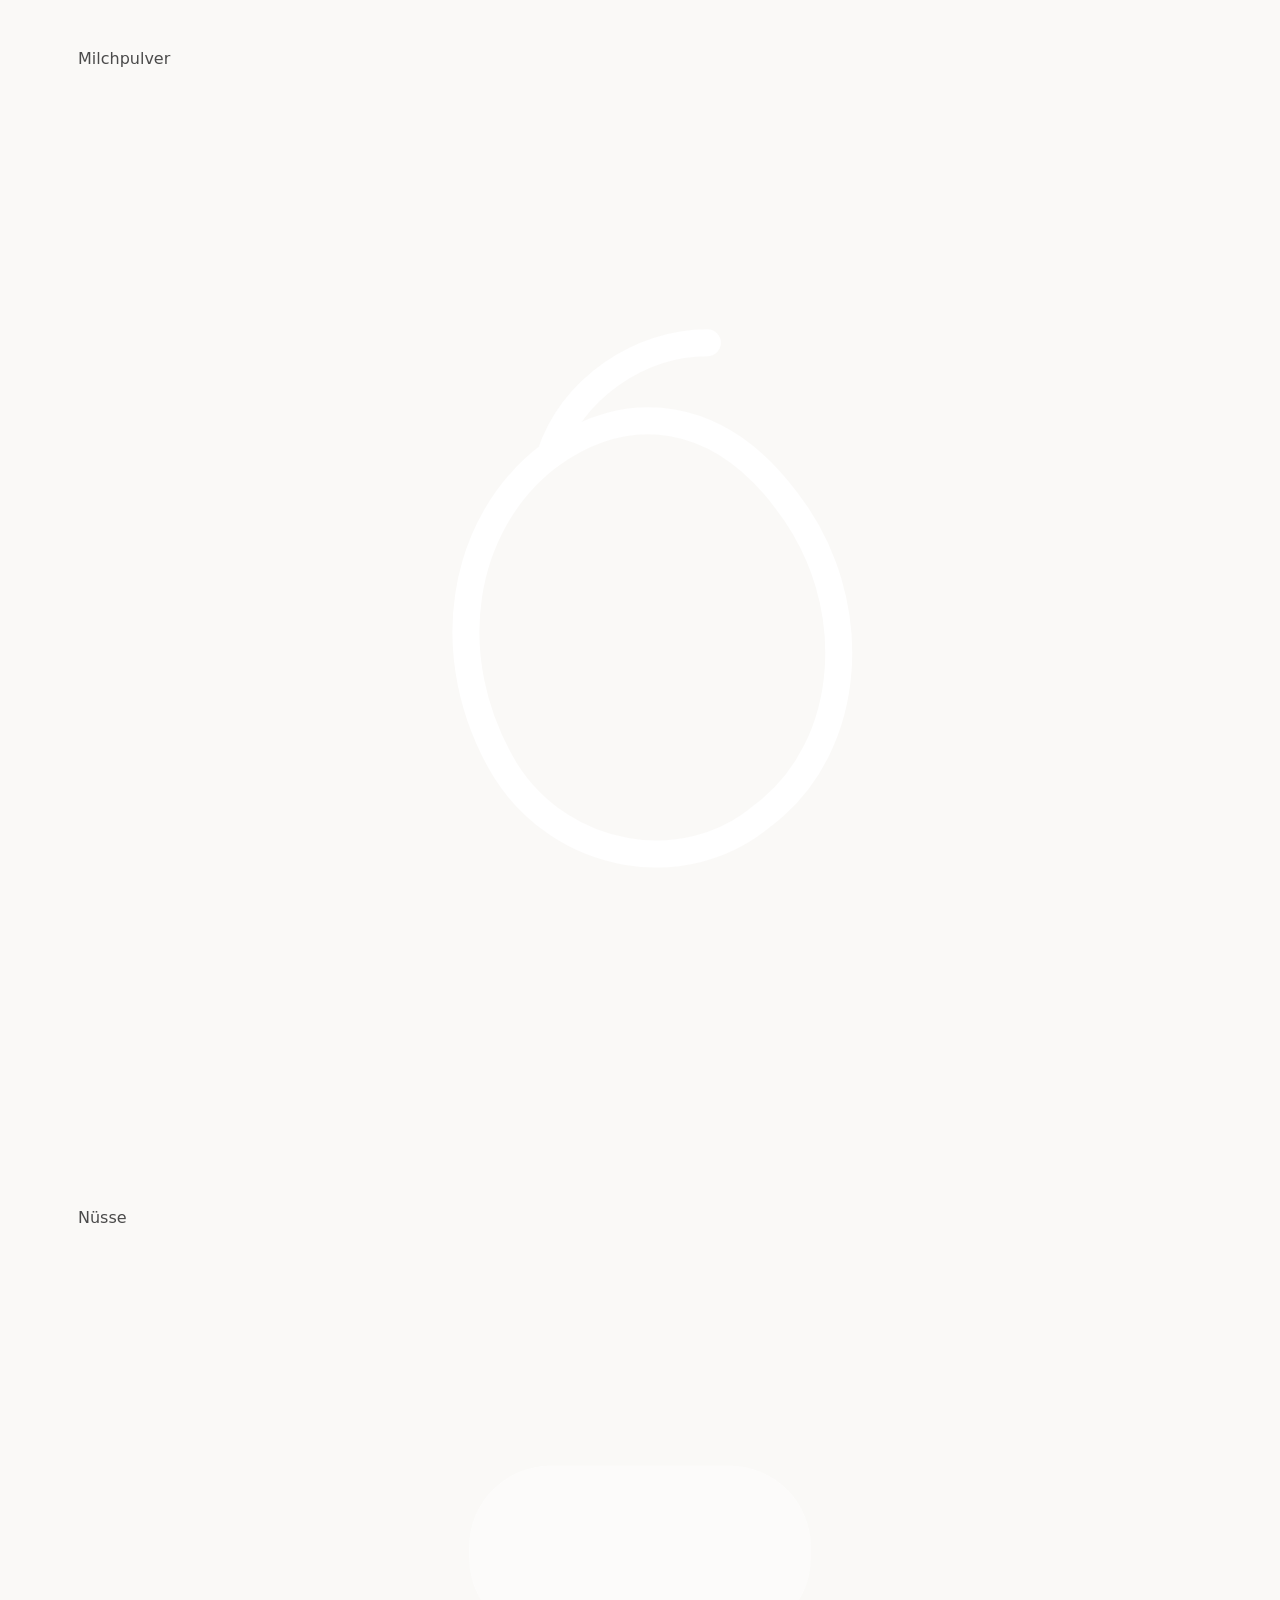
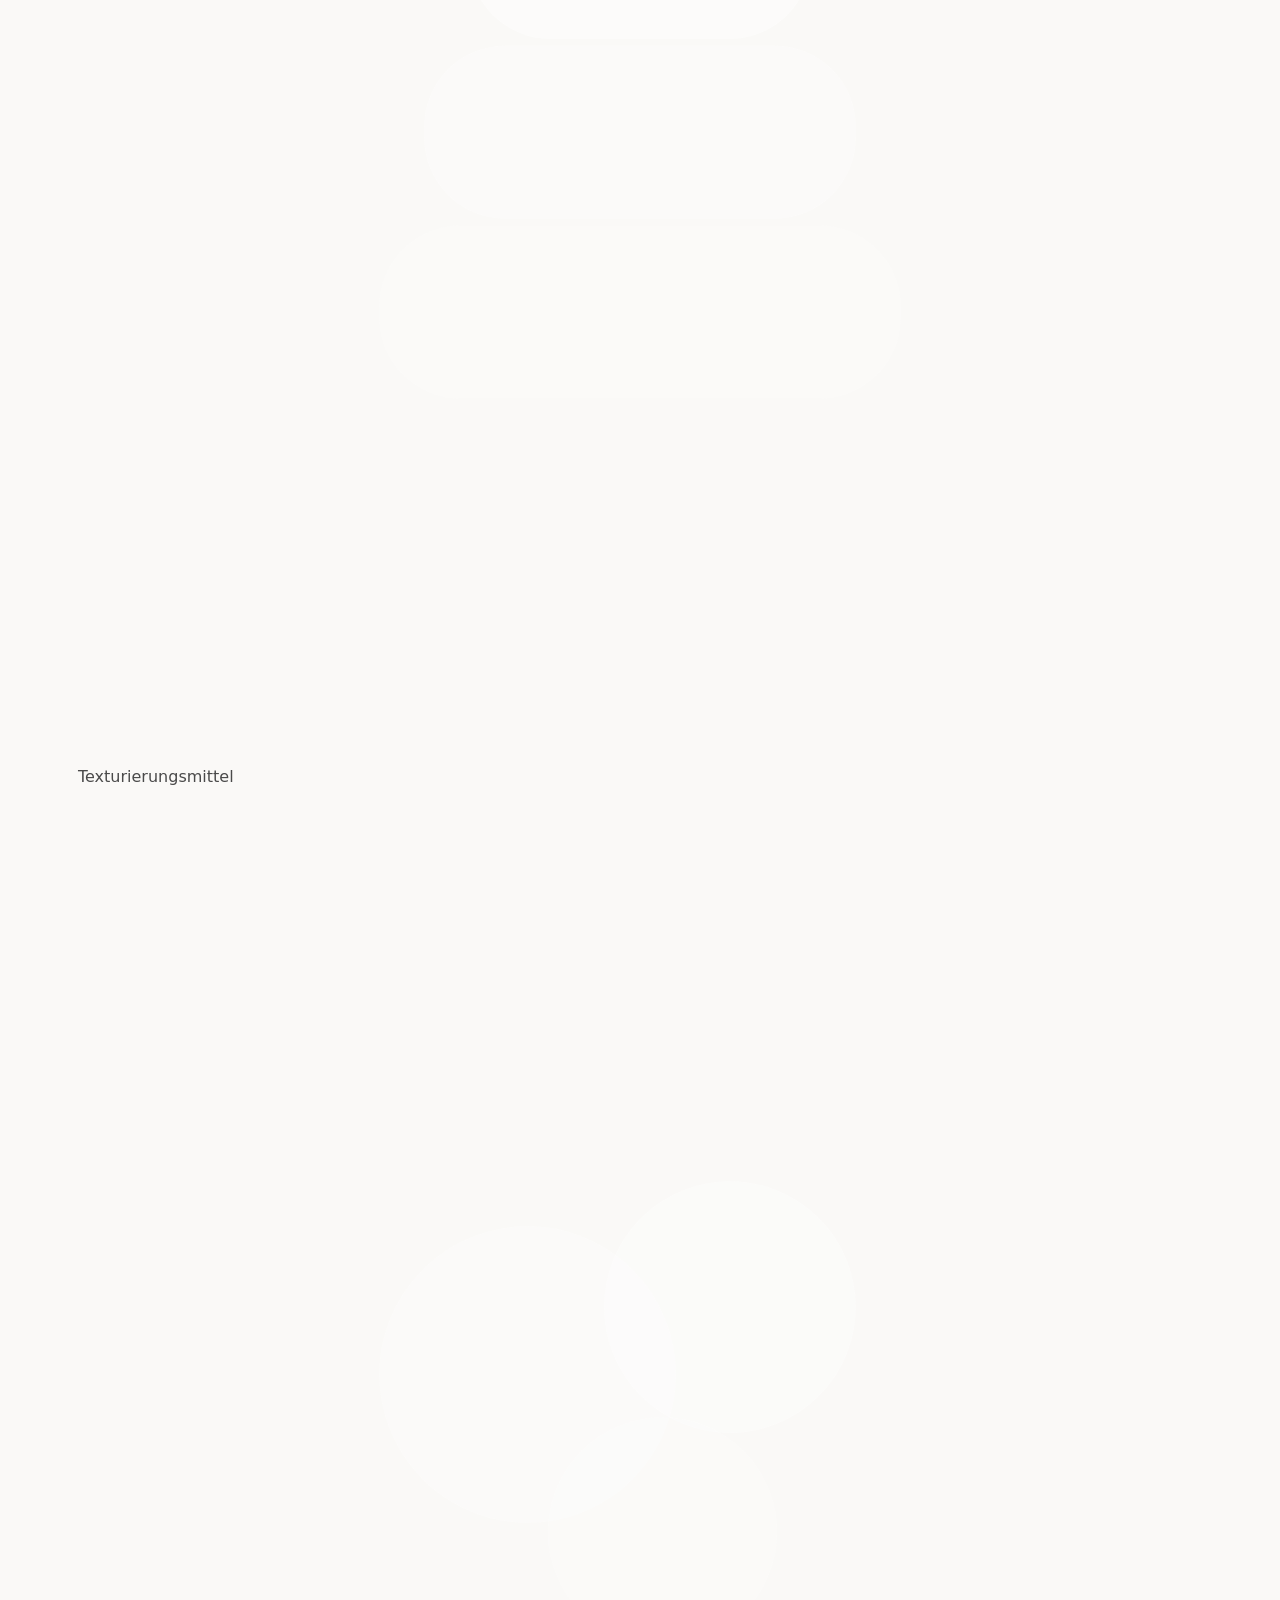
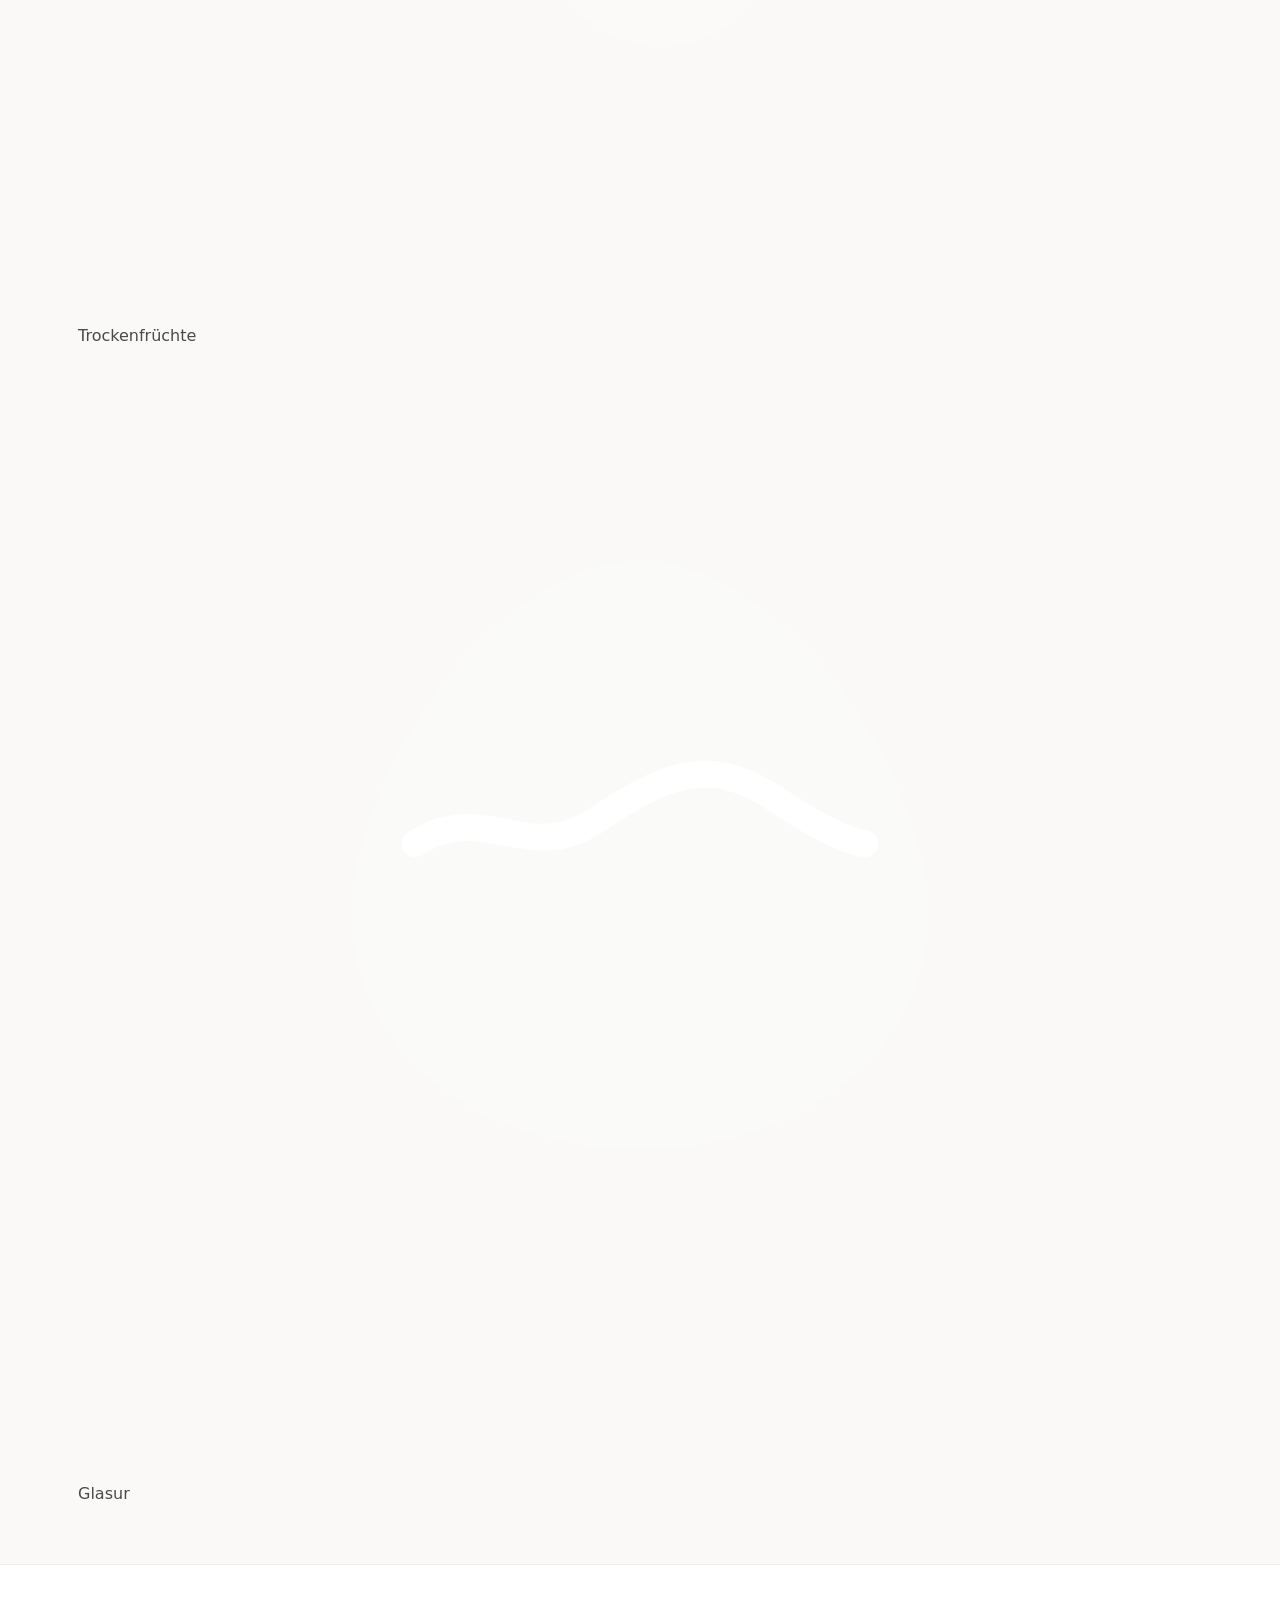
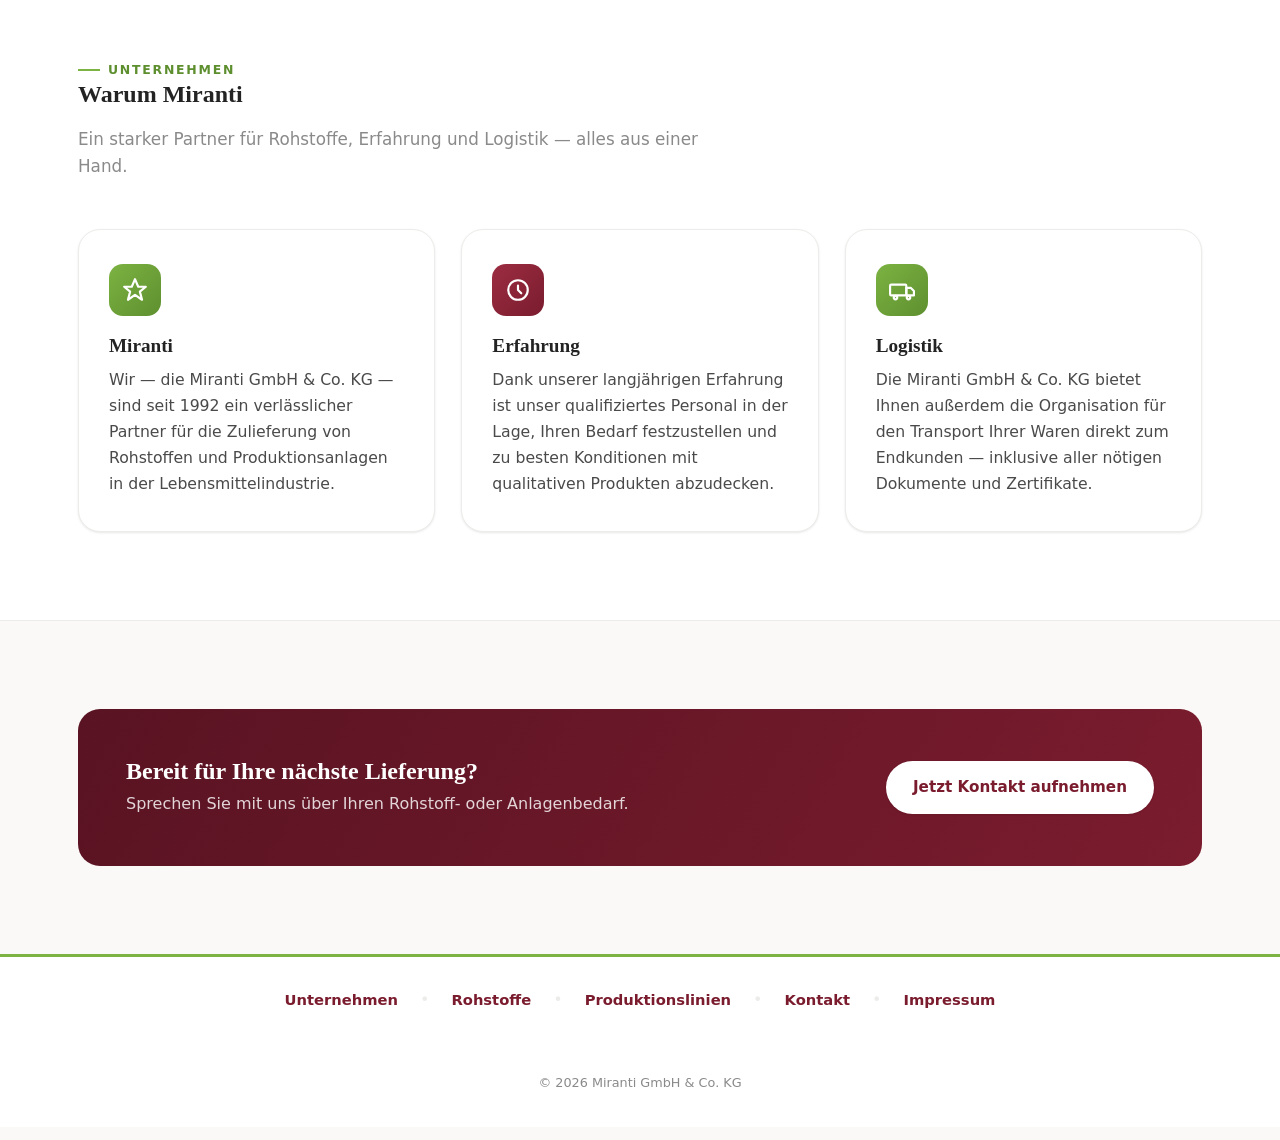
==== commit fc37fe16: "Update index.html" ====
--- a/index.html
+++ b/index.html
@@ -5,6 +5,7 @@
 <meta name="viewport" content="width=device-width, initial-scale=1.0">
 <title>Miranti GmbH &amp; Co. KG — Rohstoffe &amp; Produktionsanlagen für die Süßwarenindustrie</title>
 <meta name="description" content="Miranti GmbH &amp; Co. KG ist seit 1992 verlässlicher Partner für die Zulieferung von Rohstoffen und Produktionsanlagen in der Lebensmittelindustrie.">
+<link rel="icon" type="image/svg+xml" href="data:image/svg+xml,%3Csvg xmlns='http://www.w3.org/2000/svg' viewBox='0 0 48 48'%3E%3Cpath d='M24 4C12 8 6 18 8 30c8 4 20 4 28-6 4-8 2-16-4-20-2 6-4 10-8 14 0-6 0-10 0-14z' fill='%237cb342'/%3E%3C/svg%3E">
 <link rel="preconnect" href="https://fonts.googleapis.com">
 <link rel="stylesheet" href="https://fonts.googleapis.com/css2?family=Fraunces:wght@500;600;700&family=Source+Sans+3:wght@400;600;700&display=swap">
 <link rel="stylesheet" href="css/style.css">
@@ -50,7 +51,7 @@
   <div class="blob blob-1"></div>
   <div class="blob blob-2"></div>
   <div class="wrap hero-inner">
-    <div>
+    <div class="hero-content">
       <span class="eyebrow">Seit 1992 in der Lebensmittelindustrie</span>
       <h1>Vielen Dank für Ihr Interesse an unserem Unternehmen</h1>
       <p class="lead">Wir — die Miranti GmbH &amp; Co. KG — sind ein verlässlicher Partner für die Zulieferung von Rohstoffen und Produktionsanlagen in der Lebensmittel- und Süßwarenindustrie.</p>
@@ -58,11 +59,37 @@
         <a class="btn btn-primary" href="rohstoffe.html">Rohstoffe entdecken</a>
         <a class="btn btn-ghost" href="produktionslinien.html">Produktionslinien ansehen</a>
       </div>
-    </div>
-    <div class="hero-stats">
-      <div class="stat"><strong>30+</strong><span>Jahre Erfahrung</span></div>
-      <div class="stat"><strong>10+</strong><span>Rohstoff­kategorien</span></div>
-      <div class="stat"><strong>Weltweit</strong><span>Logistik &amp; Lieferung</span></div>
+      <div class="hero-stats">
+        <div class="stat"><strong>30+</strong><span>Jahre Erfahrung</span></div>
+        <div class="stat"><strong>10+</strong><span>Rohstoff­kategorien</span></div>
+        <div class="stat"><strong>Weltweit</strong><span>Logistik &amp; Lieferung</span></div>
+      </div>
+    </div>
+    <div class="hero-art">
+      <svg viewBox="0 0 320 320" fill="none">
+        <circle cx="160" cy="160" r="150" fill="rgba(255,255,255,0.06)"/>
+        <circle cx="160" cy="160" r="122" stroke="rgba(255,255,255,0.28)" stroke-width="1.5" stroke-dasharray="3 9"/>
+        <g transform="translate(78,168)">
+          <rect x="0" y="0" width="130" height="76" rx="12" fill="#6b3f24"/>
+          <rect x="9" y="9" width="112" height="58" rx="7" fill="#8f5a34"/>
+          <path d="M43 9v58M87 9v58M0 38h130" stroke="#5a331d" stroke-width="2.5"/>
+        </g>
+        <g transform="translate(178,58)">
+          <path d="M44 0c22 11 33 33 26 55-7 20-29 31-51 22-18-9-27-29-18-49C10 13 25-5 44 0z" fill="#5e8f2f"/>
+          <path d="M44 0c-4 15-4 30 0 45" stroke="#3f6b1e" stroke-width="2" opacity="0.6"/>
+          <circle cx="33" cy="38" r="6" fill="#d7e9c2"/>
+          <circle cx="47" cy="47" r="6" fill="#d7e9c2"/>
+        </g>
+        <g transform="translate(36,44)" opacity="0.9">
+          <circle cx="34" cy="34" r="24" fill="none" stroke="#d7e9c2" stroke-width="4.5"/>
+          <circle cx="34" cy="34" r="9" fill="#d7e9c2"/>
+          <path d="M34 4v10M34 54v10M4 34h10M54 34h10" stroke="#d7e9c2" stroke-width="4.5" stroke-linecap="round"/>
+        </g>
+        <g transform="translate(214,214)" opacity="0.85">
+          <circle cx="18" cy="18" r="16" fill="none" stroke="#f3d7dc" stroke-width="3.5"/>
+          <circle cx="18" cy="18" r="6" fill="#f3d7dc"/>
+        </g>
+      </svg>
     </div>
   </div>
 </section>
@@ -85,6 +112,57 @@
         <span class="arrow-link">Anlagen ansehen
           <svg viewBox="0 0 24 24" fill="none" stroke="#fff" stroke-width="2" stroke-linecap="round" stroke-linejoin="round"><path d="M5 12h14M13 6l6 6-6 6"/></svg>
         </span>
+      </a>
+    </div>
+  </div>
+</section>
+
+<section class="section-tight">
+  <div class="wrap">
+    <div class="section-head" style="margin-bottom:24px;">
+      <span class="eyebrow">Sortiment im Überblick</span>
+      <h2 style="font-size:1.5rem;">Unsere Rohstoffe</h2>
+    </div>
+    <div class="ingredient-strip">
+      <a class="ingredient-tile" href="rohstoffe.html#kakao">
+        <div class="tile-media"><svg viewBox="0 0 100 100" fill="none" stroke="#fff" stroke-width="2.6" stroke-linecap="round" stroke-linejoin="round"><path d="M50 15c14 6 22 20 18 36-4 15-20 24-34 19-13-5-19-20-14-34C24 24 36 12 50 15z"/><circle cx="46" cy="46" r="4" fill="#fff" stroke="none" opacity="0.85"/><circle cx="56" cy="52" r="4" fill="#fff" stroke="none" opacity="0.85"/></svg></div>
+        <span>Kakao</span>
+      </a>
+      <a class="ingredient-tile" href="rohstoffe.html#zucker">
+        <div class="tile-media"><svg viewBox="0 0 100 100" fill="none" stroke="#fff" stroke-width="2.4" stroke-linecap="round" stroke-linejoin="round"><rect x="30" y="46" width="24" height="24" rx="3" transform="rotate(-8 42 58)" fill="#fff" opacity="0.2"/><rect x="46" y="30" width="24" height="24" rx="3" fill="#fff" opacity="0.4"/></svg></div>
+        <span>Zucker</span>
+      </a>
+      <a class="ingredient-tile" href="rohstoffe.html#fette">
+        <div class="tile-media"><svg viewBox="0 0 100 100" fill="none" stroke="#fff" stroke-width="2.4" stroke-linecap="round" stroke-linejoin="round"><path d="M44 18h12v10l8 10v34a6 6 0 0 1-6 6H42a6 6 0 0 1-6-6V38l8-10V18z"/><path d="M40 30h20"/></svg></div>
+        <span>Fette</span>
+      </a>
+      <a class="ingredient-tile" href="rohstoffe.html#geliermittel">
+        <div class="tile-media"><svg viewBox="0 0 100 100" fill="none" stroke="#fff" stroke-width="2.4" stroke-linecap="round" stroke-linejoin="round"><path d="M30 40h40v28a10 10 0 0 1-10 10H40a10 10 0 0 1-10-10V40z"/><path d="M30 46c4-3 8-3 12 0s8 3 12 0 8-3 12 0 4 3 4 3" opacity="0.75"/></svg></div>
+        <span>Geliermittel</span>
+      </a>
+      <a class="ingredient-tile" href="rohstoffe.html#ingredienzen">
+        <div class="tile-media"><svg viewBox="0 0 100 100" fill="none" stroke="#fff" stroke-width="2.4" stroke-linecap="round" stroke-linejoin="round"><path d="M42 16h16M45 16v20l-16 30a6 6 0 0 0 5 9h32a6 6 0 0 0 5-9L55 36V16"/><circle cx="46" cy="70" r="3" fill="#fff" stroke="none"/><circle cx="58" cy="66" r="3" fill="#fff" stroke="none"/></svg></div>
+        <span>Ingredienzen</span>
+      </a>
+      <a class="ingredient-tile" href="rohstoffe.html#milchpulver">
+        <div class="tile-media"><svg viewBox="0 0 100 100" fill="none" stroke="#fff" stroke-width="2.4" stroke-linecap="round" stroke-linejoin="round"><path d="M38 24h24v10l6 8v34a4 4 0 0 1-4 4H36a4 4 0 0 1-4-4V42l6-8V24z"/><path d="M38 24l6-8h12l6 8"/></svg></div>
+        <span>Milchpulver</span>
+      </a>
+      <a class="ingredient-tile" href="rohstoffe.html#nuesse">
+        <div class="tile-media"><svg viewBox="0 0 100 100" fill="none" stroke="#fff" stroke-width="2.4" stroke-linecap="round" stroke-linejoin="round"><path d="M42 34c-8 6-10 18-4 28 5 8 16 10 23 4 8-6 9-19 2-28-6-8-14-9-21-4z"/><path d="M42 34c2-6 8-10 14-10"/></svg></div>
+        <span>Nüsse</span>
+      </a>
+      <a class="ingredient-tile" href="rohstoffe.html#texturierungsmittel">
+        <div class="tile-media"><svg viewBox="0 0 100 100" fill="none" stroke="#fff" stroke-width="2.4" stroke-linecap="round" stroke-linejoin="round"><rect x="28" y="54" width="44" height="13" rx="6" fill="#fff" opacity="0.2"/><rect x="32" y="38" width="36" height="13" rx="6" fill="#fff" opacity="0.32"/><rect x="36" y="22" width="28" height="13" rx="6" fill="#fff" opacity="0.46"/></svg></div>
+        <span>Texturierungsmittel</span>
+      </a>
+      <a class="ingredient-tile" href="rohstoffe.html#trockenfruechte">
+        <div class="tile-media"><svg viewBox="0 0 100 100" fill="none" stroke="#fff" stroke-width="2.4" stroke-linecap="round" stroke-linejoin="round"><circle cx="40" cy="52" r="12" fill="#fff" opacity="0.3"/><circle cx="58" cy="46" r="10" fill="#fff" opacity="0.36"/><circle cx="52" cy="66" r="9" fill="#fff" opacity="0.24"/></svg></div>
+        <span>Trockenfrüchte</span>
+      </a>
+      <a class="ingredient-tile" href="rohstoffe.html#glasur">
+        <div class="tile-media"><svg viewBox="0 0 100 100" fill="none" stroke="#fff" stroke-width="2.4" stroke-linecap="round" stroke-linejoin="round"><path d="M26 46c4-16 16-26 24-26s20 10 24 26c3 13-8 24-24 24s-27-11-24-24z" fill="#fff" opacity="0.18"/><path d="M30 44c6-4 10 2 16-2s10-6 16-2 8 4 8 4"/></svg></div>
+        <span>Glasur</span>
       </a>
     </div>
   </div>
--- a/css/style.css
+++ b/css/style.css
@@ -0,0 +1,579 @@
+/* ==========================================================================
+   MIRANTI — modernisiertes Redesign
+   ========================================================================== */
+
+:root {
+  --color-wine: #7a1c2e;
+  --color-wine-dark: #591322;
+  --color-wine-light: #9c2c41;
+  --color-green: #7cb342;
+  --color-green-dark: #5e8f2f;
+  --color-ink: #232323;
+  --color-body: #4a4a4a;
+  --color-muted: #8a8a8a;
+  --color-bg: #faf9f7;
+  --color-card: #ffffff;
+  --color-border: #ececea;
+  --shadow-sm: 0 1px 3px rgba(35, 20, 20, 0.06), 0 1px 2px rgba(35, 20, 20, 0.04);
+  --shadow-md: 0 8px 24px rgba(35, 20, 20, 0.08);
+  --shadow-lg: 0 20px 48px rgba(35, 20, 20, 0.14);
+  --radius-sm: 8px;
+  --radius-md: 14px;
+  --radius-lg: 22px;
+  --max-width: 1180px;
+  --font-sans: "Source Sans 3", "Segoe UI", system-ui, -apple-system, Roboto, Helvetica, Arial, sans-serif;
+  --font-display: "Fraunces", Georgia, "Times New Roman", serif;
+}
+
+* { box-sizing: border-box; }
+html { scroll-behavior: smooth; }
+
+body {
+  margin: 0;
+  font-family: var(--font-sans);
+  color: var(--color-body);
+  background: var(--color-bg);
+  line-height: 1.65;
+  -webkit-font-smoothing: antialiased;
+}
+
+img { max-width: 100%; display: block; }
+a { color: inherit; text-decoration: none; }
+
+h1, h2, h3, h4 {
+  font-family: var(--font-display);
+  color: var(--color-ink);
+  line-height: 1.2;
+  margin: 0 0 0.5em;
+  font-weight: 600;
+}
+
+.wrap {
+  width: 100%;
+  max-width: var(--max-width);
+  margin: 0 auto;
+  padding: 0 28px;
+}
+
+.eyebrow {
+  display: inline-flex;
+  align-items: center;
+  gap: 8px;
+  font-size: 0.78rem;
+  font-weight: 700;
+  letter-spacing: 0.14em;
+  text-transform: uppercase;
+  color: var(--color-green-dark);
+}
+.eyebrow::before {
+  content: "";
+  width: 22px;
+  height: 2px;
+  background: var(--color-green);
+  display: inline-block;
+}
+
+/* ---------- Buttons ---------- */
+.btn {
+  display: inline-flex;
+  align-items: center;
+  gap: 8px;
+  padding: 13px 26px;
+  border-radius: 999px;
+  font-weight: 600;
+  font-size: 0.95rem;
+  border: 1px solid transparent;
+  cursor: pointer;
+  transition: transform 0.18s ease, box-shadow 0.18s ease, background 0.18s ease, color 0.18s ease;
+}
+.btn-primary {
+  background: var(--color-wine);
+  color: #fff;
+  box-shadow: var(--shadow-sm);
+}
+.btn-primary:hover { background: var(--color-wine-dark); transform: translateY(-2px); box-shadow: var(--shadow-md); }
+.btn-ghost {
+  background: rgba(255,255,255,0.08);
+  border-color: rgba(255,255,255,0.55);
+  color: #fff;
+}
+.btn-ghost:hover { background: rgba(255,255,255,0.18); transform: translateY(-2px); }
+.btn-outline {
+  background: transparent;
+  border-color: var(--color-border);
+  color: var(--color-ink);
+}
+.btn-outline:hover { border-color: var(--color-wine); color: var(--color-wine); }
+
+/* ---------- Header ---------- */
+.site-header {
+  position: sticky;
+  top: 0;
+  z-index: 100;
+  background: rgba(250, 249, 247, 0.88);
+  backdrop-filter: blur(10px);
+  border-bottom: 1px solid var(--color-border);
+}
+.header-inner {
+  display: flex;
+  align-items: center;
+  justify-content: space-between;
+  padding: 16px 28px;
+  gap: 24px;
+}
+.brand {
+  display: flex;
+  align-items: center;
+  gap: 12px;
+}
+.brand-mark {
+  width: 42px;
+  height: 42px;
+  flex-shrink: 0;
+}
+.brand-text {
+  display: flex;
+  flex-direction: column;
+  line-height: 1.15;
+}
+.brand-text .name {
+  font-family: var(--font-display);
+  font-size: 1.5rem;
+  font-weight: 700;
+  color: var(--color-wine);
+  letter-spacing: 0.01em;
+}
+.brand-text .tagline {
+  font-size: 0.68rem;
+  letter-spacing: 0.06em;
+  text-transform: uppercase;
+  color: var(--color-muted);
+}
+
+.main-nav {
+  display: flex;
+  align-items: center;
+  gap: 4px;
+}
+.main-nav a {
+  padding: 10px 16px;
+  border-radius: 999px;
+  font-weight: 600;
+  font-size: 0.95rem;
+  color: var(--color-body);
+  transition: background 0.18s ease, color 0.18s ease;
+}
+.main-nav a:hover { background: rgba(122, 28, 46, 0.07); color: var(--color-wine); }
+.main-nav a.active { background: var(--color-wine); color: #fff; }
+
+.header-actions {
+  display: flex;
+  align-items: center;
+  gap: 10px;
+}
+.icon-btn {
+  width: 40px;
+  height: 40px;
+  border-radius: 50%;
+  display: inline-flex;
+  align-items: center;
+  justify-content: center;
+  background: var(--color-card);
+  border: 1px solid var(--color-border);
+  color: var(--color-wine);
+  transition: background 0.18s ease, transform 0.18s ease, border-color 0.18s ease;
+}
+.icon-btn:hover { background: var(--color-wine); color: #fff; border-color: var(--color-wine); transform: translateY(-2px); }
+.icon-btn svg { width: 18px; height: 18px; }
+
+.lang-pill {
+  display: inline-flex;
+  align-items: center;
+  gap: 6px;
+  font-size: 0.78rem;
+  font-weight: 700;
+  letter-spacing: 0.04em;
+  color: var(--color-muted);
+  padding: 8px 14px;
+  border: 1px solid var(--color-border);
+  border-radius: 999px;
+}
+.lang-pill .dot { width: 6px; height: 6px; border-radius: 50%; background: var(--color-green); }
+
+.nav-toggle {
+  display: none;
+  width: 42px;
+  height: 42px;
+  border-radius: 50%;
+  border: 1px solid var(--color-border);
+  background: var(--color-card);
+  align-items: center;
+  justify-content: center;
+  cursor: pointer;
+}
+.nav-toggle svg { width: 20px; height: 20px; color: var(--color-wine); }
+
+/* ---------- Hero ---------- */
+.hero {
+  position: relative;
+  overflow: hidden;
+  background:
+    radial-gradient(circle at 82% 18%, rgba(124,179,66,0.35), transparent 45%),
+    radial-gradient(circle at 12% 82%, rgba(255,255,255,0.08), transparent 40%),
+    linear-gradient(135deg, var(--color-wine-dark) 0%, var(--color-wine) 55%, #4a3418 130%);
+  color: #fff;
+}
+.hero-inner {
+  padding: 88px 28px 96px;
+  display: grid;
+  gap: 40px;
+}
+.hero .eyebrow { color: #d7e9c2; }
+.hero .eyebrow::before { background: #d7e9c2; }
+.hero h1 {
+  color: #fff;
+  font-size: clamp(2.2rem, 4.2vw, 3.4rem);
+  max-width: 15ch;
+  margin-top: 0.3em;
+}
+.hero p.lead {
+  max-width: 52ch;
+  color: rgba(255,255,255,0.86);
+  font-size: 1.08rem;
+  margin: 0 0 28px;
+}
+.hero-actions { display: flex; gap: 14px; flex-wrap: wrap; }
+
+.hero-stats {
+  display: grid;
+  grid-template-columns: repeat(3, 1fr);
+  gap: 18px;
+  margin-top: 56px;
+  padding-top: 32px;
+  border-top: 1px solid rgba(255,255,255,0.18);
+}
+.hero-stats .stat strong {
+  display: block;
+  font-family: var(--font-display);
+  font-size: 2rem;
+  color: #fff;
+}
+.hero-stats .stat span {
+  font-size: 0.85rem;
+  color: rgba(255,255,255,0.72);
+}
+
+/* Decorative blobs */
+.blob {
+  position: absolute;
+  border-radius: 50%;
+  filter: blur(2px);
+  opacity: 0.5;
+}
+.blob-1 { width: 260px; height: 260px; background: rgba(124,179,66,0.35); top: -80px; right: 6%; }
+.blob-2 { width: 180px; height: 180px; background: rgba(255,255,255,0.08); bottom: -60px; left: 4%; }
+
+/* ---------- Page hero (interior pages) ---------- */
+.page-hero {
+  background: linear-gradient(120deg, var(--color-wine-dark), var(--color-wine));
+  color: #fff;
+  padding: 64px 28px 72px;
+}
+.page-hero .eyebrow { color: #d7e9c2; }
+.page-hero .eyebrow::before { background: #d7e9c2; }
+.page-hero h1 { color: #fff; font-size: clamp(2rem, 3.4vw, 2.7rem); }
+.page-hero p { max-width: 60ch; color: rgba(255,255,255,0.85); font-size: 1.02rem; }
+
+/* ---------- Sections ---------- */
+.section { padding: 88px 0; }
+.section-tight { padding: 56px 0; }
+.section-head { max-width: 640px; margin-bottom: 48px; }
+.section-head p { color: var(--color-muted); font-size: 1.05rem; }
+
+.bg-alt { background: #fff; border-top: 1px solid var(--color-border); border-bottom: 1px solid var(--color-border); }
+
+/* ---------- Value cards (Startseite) ---------- */
+.card-grid {
+  display: grid;
+  grid-template-columns: repeat(3, 1fr);
+  gap: 26px;
+}
+.value-card {
+  background: var(--color-card);
+  border: 1px solid var(--color-border);
+  border-radius: var(--radius-lg);
+  padding: 34px 30px;
+  box-shadow: var(--shadow-sm);
+  transition: transform 0.22s ease, box-shadow 0.22s ease;
+}
+.value-card:hover { transform: translateY(-6px); box-shadow: var(--shadow-md); }
+.value-icon {
+  width: 52px;
+  height: 52px;
+  border-radius: 14px;
+  display: flex;
+  align-items: center;
+  justify-content: center;
+  margin-bottom: 18px;
+  background: linear-gradient(135deg, var(--color-green), var(--color-green-dark));
+  color: #fff;
+}
+.value-card:nth-child(2n) .value-icon { background: linear-gradient(135deg, var(--color-wine-light), var(--color-wine)); }
+.value-icon svg { width: 26px; height: 26px; }
+.value-card h3 { font-size: 1.2rem; margin-bottom: 10px; }
+.value-card p { margin: 0; color: var(--color-body); font-size: 0.98rem; }
+
+/* ---------- Split promo (Rohstoffe / Produktionslinien teaser) ---------- */
+.split-grid {
+  display: grid;
+  grid-template-columns: 1fr 1fr;
+  gap: 26px;
+}
+.promo-card {
+  position: relative;
+  border-radius: var(--radius-lg);
+  padding: 40px;
+  min-height: 240px;
+  display: flex;
+  flex-direction: column;
+  justify-content: flex-end;
+  overflow: hidden;
+  color: #fff;
+  box-shadow: var(--shadow-md);
+  isolation: isolate;
+}
+.promo-card::before {
+  content: "";
+  position: absolute;
+  inset: 0;
+  z-index: -1;
+}
+.promo-rohstoffe::before { background: radial-gradient(circle at 80% 0%, rgba(255,255,255,0.16), transparent 55%), linear-gradient(140deg, var(--color-wine-dark), var(--color-wine-light)); }
+.promo-produktion::before { background: radial-gradient(circle at 80% 0%, rgba(255,255,255,0.18), transparent 55%), linear-gradient(140deg, var(--color-green-dark), var(--color-green)); }
+.promo-card .promo-icon { width: 54px; height: 54px; margin-bottom: 16px; opacity: 0.9; }
+.promo-card h3 { color: #fff; font-size: 1.5rem; margin-bottom: 8px; }
+.promo-card p { color: rgba(255,255,255,0.85); margin: 0 0 18px; max-width: 42ch; }
+.promo-card .arrow-link { display: inline-flex; align-items: center; gap: 8px; font-weight: 700; color: #fff; }
+.promo-card .arrow-link svg { width: 16px; height: 16px; transition: transform 0.2s ease; }
+.promo-card:hover .arrow-link svg { transform: translateX(4px); }
+
+/* ---------- Layout with side nav (Rohstoffe / Produktionslinien pages) ---------- */
+.layout-grid {
+  display: grid;
+  grid-template-columns: 260px 1fr;
+  gap: 44px;
+  align-items: start;
+}
+.side-nav {
+  position: sticky;
+  top: 96px;
+  display: flex;
+  flex-direction: column;
+  gap: 6px;
+}
+.side-nav .cat-link {
+  display: block;
+  padding: 13px 18px;
+  border-radius: var(--radius-sm);
+  font-weight: 700;
+  font-size: 0.95rem;
+  color: #fff;
+}
+.side-nav .cat-link.tab-green { background: var(--color-green); }
+.side-nav .cat-link.tab-wine { background: var(--color-wine); }
+.side-nav .cat-link.tab-outline {
+  background: var(--color-card);
+  color: var(--color-body);
+  border: 1px solid var(--color-border);
+  font-weight: 600;
+}
+.side-nav .cat-link.tab-outline:hover { border-color: var(--color-wine); color: var(--color-wine); }
+
+.sub-list {
+  margin-top: 10px;
+  background: var(--color-card);
+  border: 1px solid var(--color-border);
+  border-radius: var(--radius-sm);
+  overflow: hidden;
+}
+.sub-list a {
+  display: block;
+  padding: 11px 18px;
+  font-size: 0.92rem;
+  color: var(--color-body);
+  border-bottom: 1px solid var(--color-border);
+}
+.sub-list a:last-child { border-bottom: none; }
+.sub-list a:hover { background: rgba(122,28,46,0.06); color: var(--color-wine); }
+
+/* ---------- Item grid (Rohstoffe / Produktionslinien listings) ---------- */
+.item-grid {
+  display: grid;
+  grid-template-columns: repeat(2, 1fr);
+  gap: 20px;
+}
+.item-card {
+  display: flex;
+  gap: 18px;
+  align-items: center;
+  background: var(--color-card);
+  border: 1px solid var(--color-border);
+  border-radius: var(--radius-md);
+  padding: 20px;
+  transition: transform 0.2s ease, box-shadow 0.2s ease, border-color 0.2s ease;
+}
+.item-card:hover { transform: translateY(-4px); box-shadow: var(--shadow-md); border-color: transparent; }
+.item-thumb {
+  width: 64px;
+  height: 64px;
+  border-radius: 14px;
+  flex-shrink: 0;
+  display: flex;
+  align-items: center;
+  justify-content: center;
+  color: #fff;
+  background: linear-gradient(135deg, var(--color-wine-light), var(--color-wine));
+}
+.item-card:nth-child(even) .item-thumb {
+  background: linear-gradient(135deg, var(--color-green), var(--color-green-dark));
+}
+.item-thumb svg { width: 30px; height: 30px; }
+.item-body h4 { font-size: 1.05rem; margin-bottom: 4px; color: var(--color-green-dark); }
+.item-body p { margin: 0; font-size: 0.88rem; color: var(--color-muted); }
+.item-body .more { display: inline-block; margin-top: 6px; font-size: 0.82rem; font-weight: 700; color: var(--color-wine); }
+
+/* Produktionslinien variant: capacity badge */
+.line-card { align-items: flex-start; }
+.line-card h4 { color: var(--color-wine); }
+.capacity {
+  display: inline-flex;
+  align-items: center;
+  gap: 6px;
+  margin-top: 8px;
+  font-size: 0.78rem;
+  font-weight: 700;
+  color: var(--color-green-dark);
+  background: rgba(124,179,66,0.12);
+  padding: 5px 10px;
+  border-radius: 999px;
+}
+
+/* ---------- Timeline / Kontakt ---------- */
+.contact-grid {
+  display: grid;
+  grid-template-columns: 1.1fr 0.9fr;
+  gap: 40px;
+}
+.contact-card {
+  background: var(--color-card);
+  border: 1px solid var(--color-border);
+  border-radius: var(--radius-lg);
+  padding: 36px;
+  box-shadow: var(--shadow-sm);
+}
+.contact-list { list-style: none; margin: 0; padding: 0; display: flex; flex-direction: column; gap: 20px; }
+.contact-list li { display: flex; gap: 16px; align-items: flex-start; }
+.contact-list .ic {
+  width: 42px; height: 42px; border-radius: 12px; flex-shrink: 0;
+  background: linear-gradient(135deg, var(--color-wine-light), var(--color-wine));
+  display: flex; align-items: center; justify-content: center; color: #fff;
+}
+.contact-list .ic svg { width: 20px; height: 20px; }
+.contact-list strong { display: block; color: var(--color-ink); font-size: 0.95rem; }
+.contact-list span, .contact-list a { color: var(--color-muted); font-size: 0.92rem; }
+
+.form-grid { display: grid; gap: 16px; }
+.form-row { display: grid; grid-template-columns: 1fr 1fr; gap: 16px; }
+label { font-size: 0.85rem; font-weight: 700; color: var(--color-ink); margin-bottom: 6px; display: block; }
+input, textarea, select {
+  width: 100%;
+  padding: 12px 14px;
+  border-radius: var(--radius-sm);
+  border: 1px solid var(--color-border);
+  background: var(--color-bg);
+  font-family: inherit;
+  font-size: 0.95rem;
+  color: var(--color-ink);
+  transition: border-color 0.18s ease, background 0.18s ease;
+}
+input:focus, textarea:focus, select:focus {
+  outline: none;
+  border-color: var(--color-wine);
+  background: #fff;
+}
+textarea { resize: vertical; min-height: 130px; }
+
+/* ---------- CTA banner ---------- */
+.cta-banner {
+  background: linear-gradient(120deg, var(--color-wine-dark), var(--color-wine));
+  border-radius: var(--radius-lg);
+  padding: 48px;
+  display: flex;
+  align-items: center;
+  justify-content: space-between;
+  gap: 30px;
+  color: #fff;
+  flex-wrap: wrap;
+}
+.cta-banner h3 { color: #fff; margin-bottom: 6px; font-size: 1.5rem; }
+.cta-banner p { margin: 0; color: rgba(255,255,255,0.82); }
+
+/* ---------- Footer ---------- */
+.site-footer {
+  background: #fff;
+  border-top: 3px solid var(--color-green);
+}
+.footer-inner {
+  padding: 30px 28px;
+  display: flex;
+  align-items: center;
+  justify-content: center;
+  flex-wrap: wrap;
+  gap: 10px 22px;
+}
+.footer-inner a {
+  font-weight: 600;
+  font-size: 0.92rem;
+  color: var(--color-wine);
+}
+.footer-inner a:hover { text-decoration: underline; }
+.footer-inner .sep { color: var(--color-border); }
+.footer-bottom {
+  text-align: center;
+  padding: 16px 28px 34px;
+  font-size: 0.8rem;
+  color: var(--color-muted);
+}
+
+/* ---------- Responsive ---------- */
+@media (max-width: 960px) {
+  .card-grid { grid-template-columns: 1fr; }
+  .split-grid { grid-template-columns: 1fr; }
+  .layout-grid { grid-template-columns: 1fr; }
+  .side-nav { position: static; flex-direction: row; flex-wrap: wrap; }
+  .sub-list { display: none; }
+  .item-grid { grid-template-columns: 1fr; }
+  .contact-grid { grid-template-columns: 1fr; }
+  .hero-stats { grid-template-columns: repeat(3, 1fr); }
+}
+
+@media (max-width: 760px) {
+  .main-nav { display: none; }
+  .nav-toggle { display: inline-flex; }
+  .lang-pill { display: none; }
+  .header-inner.open .main-nav {
+    display: flex;
+    position: absolute;
+    top: 100%;
+    left: 0;
+    right: 0;
+    background: #fff;
+    flex-direction: column;
+    padding: 12px 16px 20px;
+    border-bottom: 1px solid var(--color-border);
+    box-shadow: var(--shadow-md);
+  }
+  .form-row { grid-template-columns: 1fr; }
+  .cta-banner { flex-direction: column; text-align: center; }
+  .hero-stats { grid-template-columns: 1fr; gap: 22px; }
+}
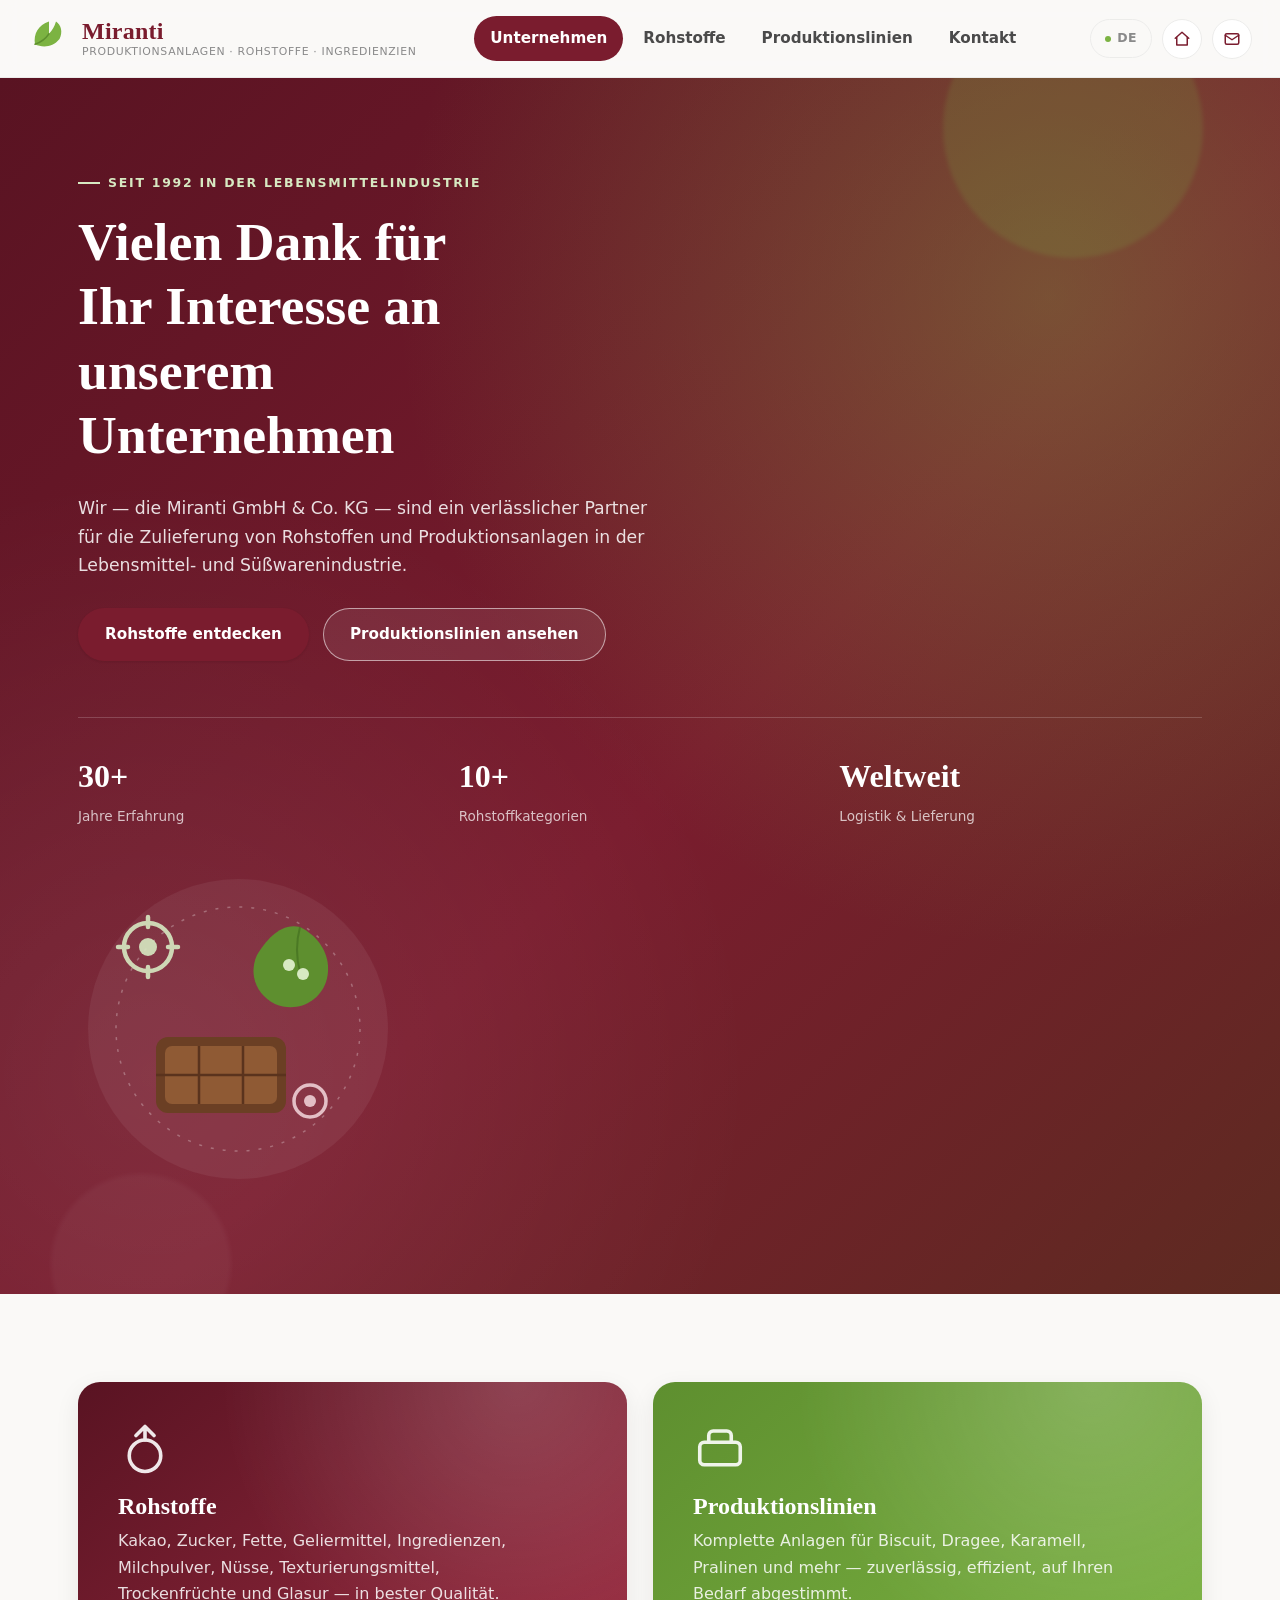
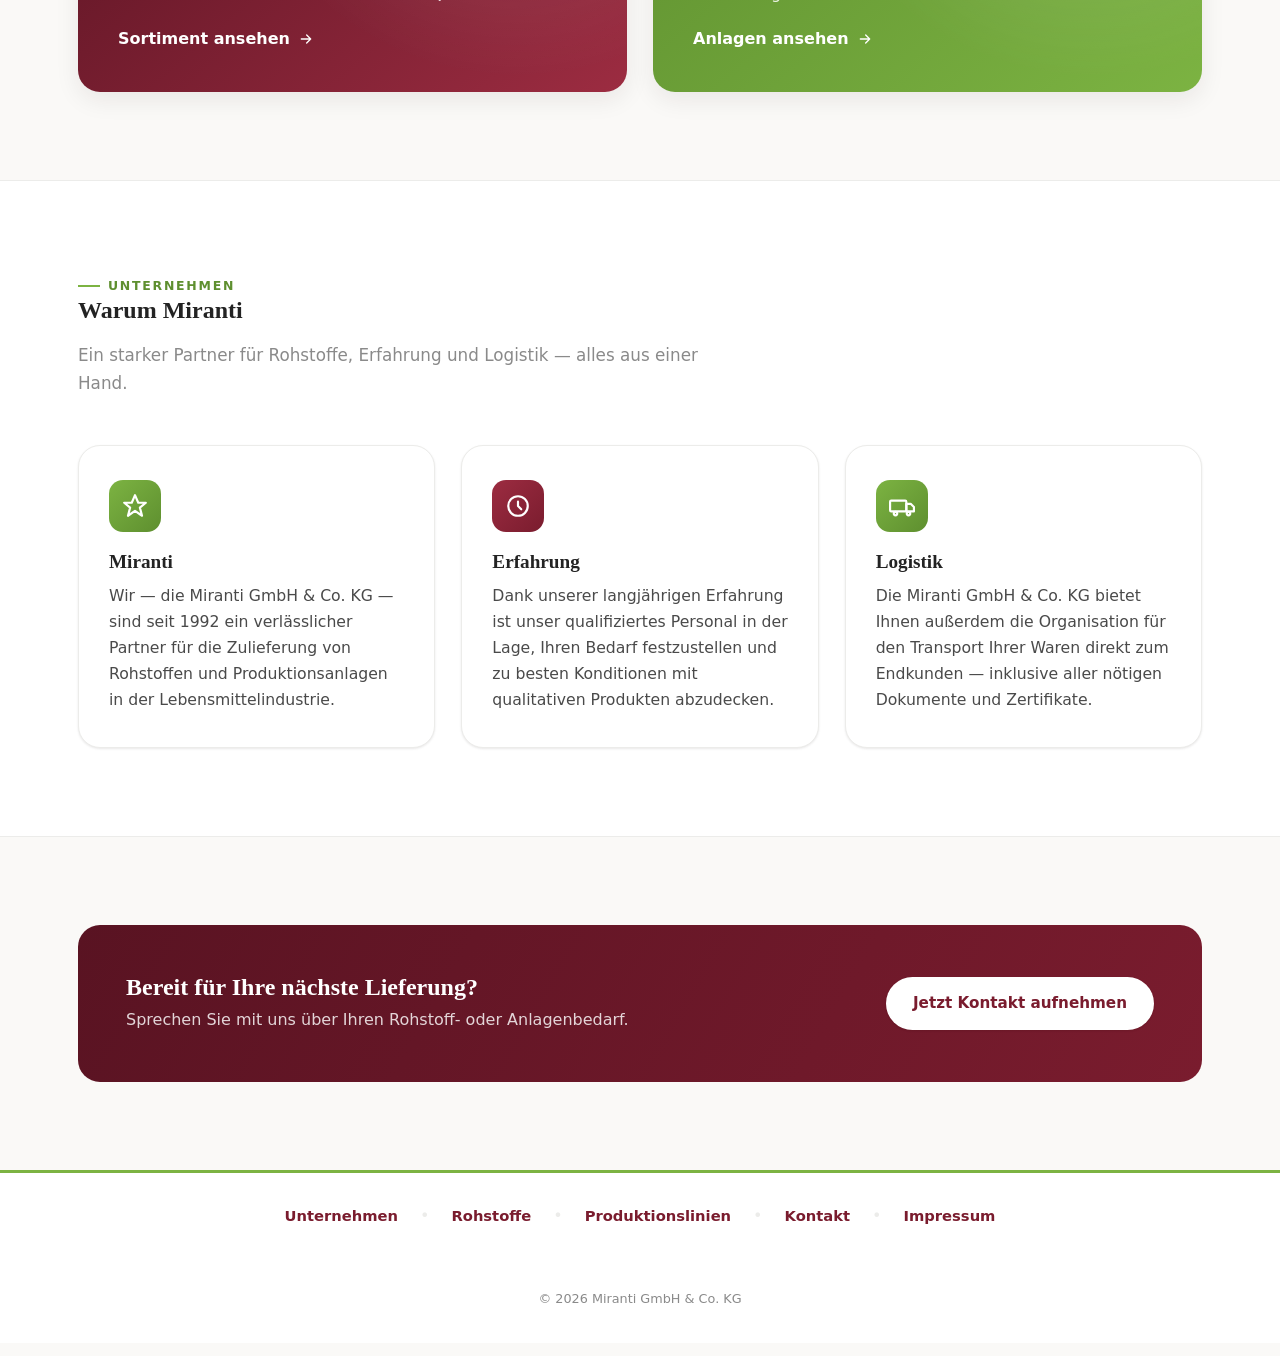
==== commit 59071290: "Update index.html" ====
--- a/index.html
+++ b/index.html
@@ -15,7 +15,7 @@
 <header class="site-header">
   <div class="header-inner">
     <a class="brand" href="index.html">
-      <svg class="brand-mark" viewBox="0 0 48 48" fill="none" xmlns="http://www.w3.org/2000/svg">
+      <svg class="brand-mark" viewBox="0 0 48 48" width="48" height="48" fill="none" xmlns="http://www.w3.org/2000/svg">
         <path d="M24 4C12 8 6 18 8 30c8 4 20 4 28-6 4-8 2-16-4-20-2 6-4 10-8 14 0-6 0-10 0-14z" fill="#7cb342"/>
         <path d="M8 30c6-2 12-6 16-12" stroke="#5e8f2f" stroke-width="1.6" stroke-linecap="round"/>
       </svg>
@@ -35,13 +35,13 @@
     <div class="header-actions">
       <span class="lang-pill"><span class="dot"></span>DE</span>
       <a class="icon-btn" href="index.html" aria-label="Startseite" title="Startseite">
-        <svg viewBox="0 0 24 24" fill="none" stroke="currentColor" stroke-width="2" stroke-linecap="round" stroke-linejoin="round"><path d="M3 11l9-8 9 8"/><path d="M5 10v10h14V10"/></svg>
+        <svg viewBox="0 0 24 24" width="24" height="24" fill="none" stroke="currentColor" stroke-width="2" stroke-linecap="round" stroke-linejoin="round"><path d="M3 11l9-8 9 8"/><path d="M5 10v10h14V10"/></svg>
       </a>
       <a class="icon-btn" href="kontakt.html" aria-label="Kontakt" title="Kontakt">
-        <svg viewBox="0 0 24 24" fill="none" stroke="currentColor" stroke-width="2" stroke-linecap="round" stroke-linejoin="round"><rect x="3" y="5" width="18" height="14" rx="2"/><path d="M3 7l9 6 9-6"/></svg>
+        <svg viewBox="0 0 24 24" width="24" height="24" fill="none" stroke="currentColor" stroke-width="2" stroke-linecap="round" stroke-linejoin="round"><rect x="3" y="5" width="18" height="14" rx="2"/><path d="M3 7l9 6 9-6"/></svg>
       </a>
       <button class="nav-toggle" aria-label="Menü öffnen">
-        <svg viewBox="0 0 24 24" fill="none" stroke="currentColor" stroke-width="2" stroke-linecap="round"><path d="M4 7h16M4 12h16M4 17h16"/></svg>
+        <svg viewBox="0 0 24 24" width="24" height="24" fill="none" stroke="currentColor" stroke-width="2" stroke-linecap="round"><path d="M4 7h16M4 12h16M4 17h16"/></svg>
       </button>
     </div>
   </div>
@@ -66,7 +66,7 @@
       </div>
     </div>
     <div class="hero-art">
-      <svg viewBox="0 0 320 320" fill="none">
+      <svg viewBox="0 0 320 320" width="320" height="320" fill="none">
         <circle cx="160" cy="160" r="150" fill="rgba(255,255,255,0.06)"/>
         <circle cx="160" cy="160" r="122" stroke="rgba(255,255,255,0.28)" stroke-width="1.5" stroke-dasharray="3 9"/>
         <g transform="translate(78,168)">
@@ -98,71 +98,20 @@
   <div class="wrap">
     <div class="split-grid">
       <a class="promo-card promo-rohstoffe" href="rohstoffe.html">
-        <svg class="promo-icon" viewBox="0 0 24 24" fill="none" stroke="#fff" stroke-width="1.6" stroke-linecap="round" stroke-linejoin="round"><path d="M12 2v6M8 6l4-4 4 4"/><circle cx="12" cy="15" r="7"/></svg>
+        <svg class="promo-icon" viewBox="0 0 24 24" width="24" height="24" fill="none" stroke="#fff" stroke-width="1.6" stroke-linecap="round" stroke-linejoin="round"><path d="M12 2v6M8 6l4-4 4 4"/><circle cx="12" cy="15" r="7"/></svg>
         <h3>Rohstoffe</h3>
         <p>Kakao, Zucker, Fette, Geliermittel, Ingredienzen, Milchpulver, Nüsse, Texturierungsmittel, Trockenfrüchte und Glasur — in bester Qualität.</p>
         <span class="arrow-link">Sortiment ansehen
-          <svg viewBox="0 0 24 24" fill="none" stroke="#fff" stroke-width="2" stroke-linecap="round" stroke-linejoin="round"><path d="M5 12h14M13 6l6 6-6 6"/></svg>
+          <svg viewBox="0 0 24 24" width="24" height="24" fill="none" stroke="#fff" stroke-width="2" stroke-linecap="round" stroke-linejoin="round"><path d="M5 12h14M13 6l6 6-6 6"/></svg>
         </span>
       </a>
       <a class="promo-card promo-produktion" href="produktionslinien.html">
-        <svg class="promo-icon" viewBox="0 0 24 24" fill="none" stroke="#fff" stroke-width="1.6" stroke-linecap="round" stroke-linejoin="round"><rect x="3" y="9" width="18" height="10" rx="2"/><path d="M7 9V6a2 2 0 0 1 2-2h6a2 2 0 0 1 2 2v3"/></svg>
+        <svg class="promo-icon" viewBox="0 0 24 24" width="24" height="24" fill="none" stroke="#fff" stroke-width="1.6" stroke-linecap="round" stroke-linejoin="round"><rect x="3" y="9" width="18" height="10" rx="2"/><path d="M7 9V6a2 2 0 0 1 2-2h6a2 2 0 0 1 2 2v3"/></svg>
         <h3>Produktionslinien</h3>
         <p>Komplette Anlagen für Biscuit, Dragee, Karamell, Pralinen und mehr — zuverlässig, effizient, auf Ihren Bedarf abgestimmt.</p>
         <span class="arrow-link">Anlagen ansehen
-          <svg viewBox="0 0 24 24" fill="none" stroke="#fff" stroke-width="2" stroke-linecap="round" stroke-linejoin="round"><path d="M5 12h14M13 6l6 6-6 6"/></svg>
+          <svg viewBox="0 0 24 24" width="24" height="24" fill="none" stroke="#fff" stroke-width="2" stroke-linecap="round" stroke-linejoin="round"><path d="M5 12h14M13 6l6 6-6 6"/></svg>
         </span>
-      </a>
-    </div>
-  </div>
-</section>
-
-<section class="section-tight">
-  <div class="wrap">
-    <div class="section-head" style="margin-bottom:24px;">
-      <span class="eyebrow">Sortiment im Überblick</span>
-      <h2 style="font-size:1.5rem;">Unsere Rohstoffe</h2>
-    </div>
-    <div class="ingredient-strip">
-      <a class="ingredient-tile" href="rohstoffe.html#kakao">
-        <div class="tile-media"><svg viewBox="0 0 100 100" fill="none" stroke="#fff" stroke-width="2.6" stroke-linecap="round" stroke-linejoin="round"><path d="M50 15c14 6 22 20 18 36-4 15-20 24-34 19-13-5-19-20-14-34C24 24 36 12 50 15z"/><circle cx="46" cy="46" r="4" fill="#fff" stroke="none" opacity="0.85"/><circle cx="56" cy="52" r="4" fill="#fff" stroke="none" opacity="0.85"/></svg></div>
-        <span>Kakao</span>
-      </a>
-      <a class="ingredient-tile" href="rohstoffe.html#zucker">
-        <div class="tile-media"><svg viewBox="0 0 100 100" fill="none" stroke="#fff" stroke-width="2.4" stroke-linecap="round" stroke-linejoin="round"><rect x="30" y="46" width="24" height="24" rx="3" transform="rotate(-8 42 58)" fill="#fff" opacity="0.2"/><rect x="46" y="30" width="24" height="24" rx="3" fill="#fff" opacity="0.4"/></svg></div>
-        <span>Zucker</span>
-      </a>
-      <a class="ingredient-tile" href="rohstoffe.html#fette">
-        <div class="tile-media"><svg viewBox="0 0 100 100" fill="none" stroke="#fff" stroke-width="2.4" stroke-linecap="round" stroke-linejoin="round"><path d="M44 18h12v10l8 10v34a6 6 0 0 1-6 6H42a6 6 0 0 1-6-6V38l8-10V18z"/><path d="M40 30h20"/></svg></div>
-        <span>Fette</span>
-      </a>
-      <a class="ingredient-tile" href="rohstoffe.html#geliermittel">
-        <div class="tile-media"><svg viewBox="0 0 100 100" fill="none" stroke="#fff" stroke-width="2.4" stroke-linecap="round" stroke-linejoin="round"><path d="M30 40h40v28a10 10 0 0 1-10 10H40a10 10 0 0 1-10-10V40z"/><path d="M30 46c4-3 8-3 12 0s8 3 12 0 8-3 12 0 4 3 4 3" opacity="0.75"/></svg></div>
-        <span>Geliermittel</span>
-      </a>
-      <a class="ingredient-tile" href="rohstoffe.html#ingredienzen">
-        <div class="tile-media"><svg viewBox="0 0 100 100" fill="none" stroke="#fff" stroke-width="2.4" stroke-linecap="round" stroke-linejoin="round"><path d="M42 16h16M45 16v20l-16 30a6 6 0 0 0 5 9h32a6 6 0 0 0 5-9L55 36V16"/><circle cx="46" cy="70" r="3" fill="#fff" stroke="none"/><circle cx="58" cy="66" r="3" fill="#fff" stroke="none"/></svg></div>
-        <span>Ingredienzen</span>
-      </a>
-      <a class="ingredient-tile" href="rohstoffe.html#milchpulver">
-        <div class="tile-media"><svg viewBox="0 0 100 100" fill="none" stroke="#fff" stroke-width="2.4" stroke-linecap="round" stroke-linejoin="round"><path d="M38 24h24v10l6 8v34a4 4 0 0 1-4 4H36a4 4 0 0 1-4-4V42l6-8V24z"/><path d="M38 24l6-8h12l6 8"/></svg></div>
-        <span>Milchpulver</span>
-      </a>
-      <a class="ingredient-tile" href="rohstoffe.html#nuesse">
-        <div class="tile-media"><svg viewBox="0 0 100 100" fill="none" stroke="#fff" stroke-width="2.4" stroke-linecap="round" stroke-linejoin="round"><path d="M42 34c-8 6-10 18-4 28 5 8 16 10 23 4 8-6 9-19 2-28-6-8-14-9-21-4z"/><path d="M42 34c2-6 8-10 14-10"/></svg></div>
-        <span>Nüsse</span>
-      </a>
-      <a class="ingredient-tile" href="rohstoffe.html#texturierungsmittel">
-        <div class="tile-media"><svg viewBox="0 0 100 100" fill="none" stroke="#fff" stroke-width="2.4" stroke-linecap="round" stroke-linejoin="round"><rect x="28" y="54" width="44" height="13" rx="6" fill="#fff" opacity="0.2"/><rect x="32" y="38" width="36" height="13" rx="6" fill="#fff" opacity="0.32"/><rect x="36" y="22" width="28" height="13" rx="6" fill="#fff" opacity="0.46"/></svg></div>
-        <span>Texturierungsmittel</span>
-      </a>
-      <a class="ingredient-tile" href="rohstoffe.html#trockenfruechte">
-        <div class="tile-media"><svg viewBox="0 0 100 100" fill="none" stroke="#fff" stroke-width="2.4" stroke-linecap="round" stroke-linejoin="round"><circle cx="40" cy="52" r="12" fill="#fff" opacity="0.3"/><circle cx="58" cy="46" r="10" fill="#fff" opacity="0.36"/><circle cx="52" cy="66" r="9" fill="#fff" opacity="0.24"/></svg></div>
-        <span>Trockenfrüchte</span>
-      </a>
-      <a class="ingredient-tile" href="rohstoffe.html#glasur">
-        <div class="tile-media"><svg viewBox="0 0 100 100" fill="none" stroke="#fff" stroke-width="2.4" stroke-linecap="round" stroke-linejoin="round"><path d="M26 46c4-16 16-26 24-26s20 10 24 26c3 13-8 24-24 24s-27-11-24-24z" fill="#fff" opacity="0.18"/><path d="M30 44c6-4 10 2 16-2s10-6 16-2 8 4 8 4"/></svg></div>
-        <span>Glasur</span>
       </a>
     </div>
   </div>
@@ -178,21 +127,21 @@
     <div class="card-grid">
       <article class="value-card">
         <div class="value-icon">
-          <svg viewBox="0 0 24 24" fill="none" stroke="currentColor" stroke-width="2" stroke-linecap="round" stroke-linejoin="round"><path d="M12 2l3 7h7l-5.5 4.5L18.5 21 12 16.5 5.5 21l2-7.5L2 9h7z"/></svg>
+          <svg viewBox="0 0 24 24" width="24" height="24" fill="none" stroke="currentColor" stroke-width="2" stroke-linecap="round" stroke-linejoin="round"><path d="M12 2l3 7h7l-5.5 4.5L18.5 21 12 16.5 5.5 21l2-7.5L2 9h7z"/></svg>
         </div>
         <h3>Miranti</h3>
         <p>Wir — die Miranti GmbH &amp; Co. KG — sind seit 1992 ein verlässlicher Partner für die Zulieferung von Rohstoffen und Produktionsanlagen in der Lebensmittelindustrie.</p>
       </article>
       <article class="value-card">
         <div class="value-icon">
-          <svg viewBox="0 0 24 24" fill="none" stroke="currentColor" stroke-width="2" stroke-linecap="round" stroke-linejoin="round"><path d="M12 8v4l3 3"/><circle cx="12" cy="12" r="9"/></svg>
+          <svg viewBox="0 0 24 24" width="24" height="24" fill="none" stroke="currentColor" stroke-width="2" stroke-linecap="round" stroke-linejoin="round"><path d="M12 8v4l3 3"/><circle cx="12" cy="12" r="9"/></svg>
         </div>
         <h3>Erfahrung</h3>
         <p>Dank unserer langjährigen Erfahrung ist unser qualifiziertes Personal in der Lage, Ihren Bedarf festzustellen und zu besten Konditionen mit qualitativen Produkten abzudecken.</p>
       </article>
       <article class="value-card">
         <div class="value-icon">
-          <svg viewBox="0 0 24 24" fill="none" stroke="currentColor" stroke-width="2" stroke-linecap="round" stroke-linejoin="round"><rect x="1" y="7" width="15" height="10" rx="1"/><path d="M16 10h4l3 3v4h-7z"/><circle cx="6" cy="19" r="1.6"/><circle cx="18" cy="19" r="1.6"/></svg>
+          <svg viewBox="0 0 24 24" width="24" height="24" fill="none" stroke="currentColor" stroke-width="2" stroke-linecap="round" stroke-linejoin="round"><rect x="1" y="7" width="15" height="10" rx="1"/><path d="M16 10h4l3 3v4h-7z"/><circle cx="6" cy="19" r="1.6"/><circle cx="18" cy="19" r="1.6"/></svg>
         </div>
         <h3>Logistik</h3>
         <p>Die Miranti GmbH &amp; Co. KG bietet Ihnen außerdem die Organisation für den Transport Ihrer Waren direkt zum Endkunden — inklusive aller nötigen Dokumente und Zertifikate.</p>
